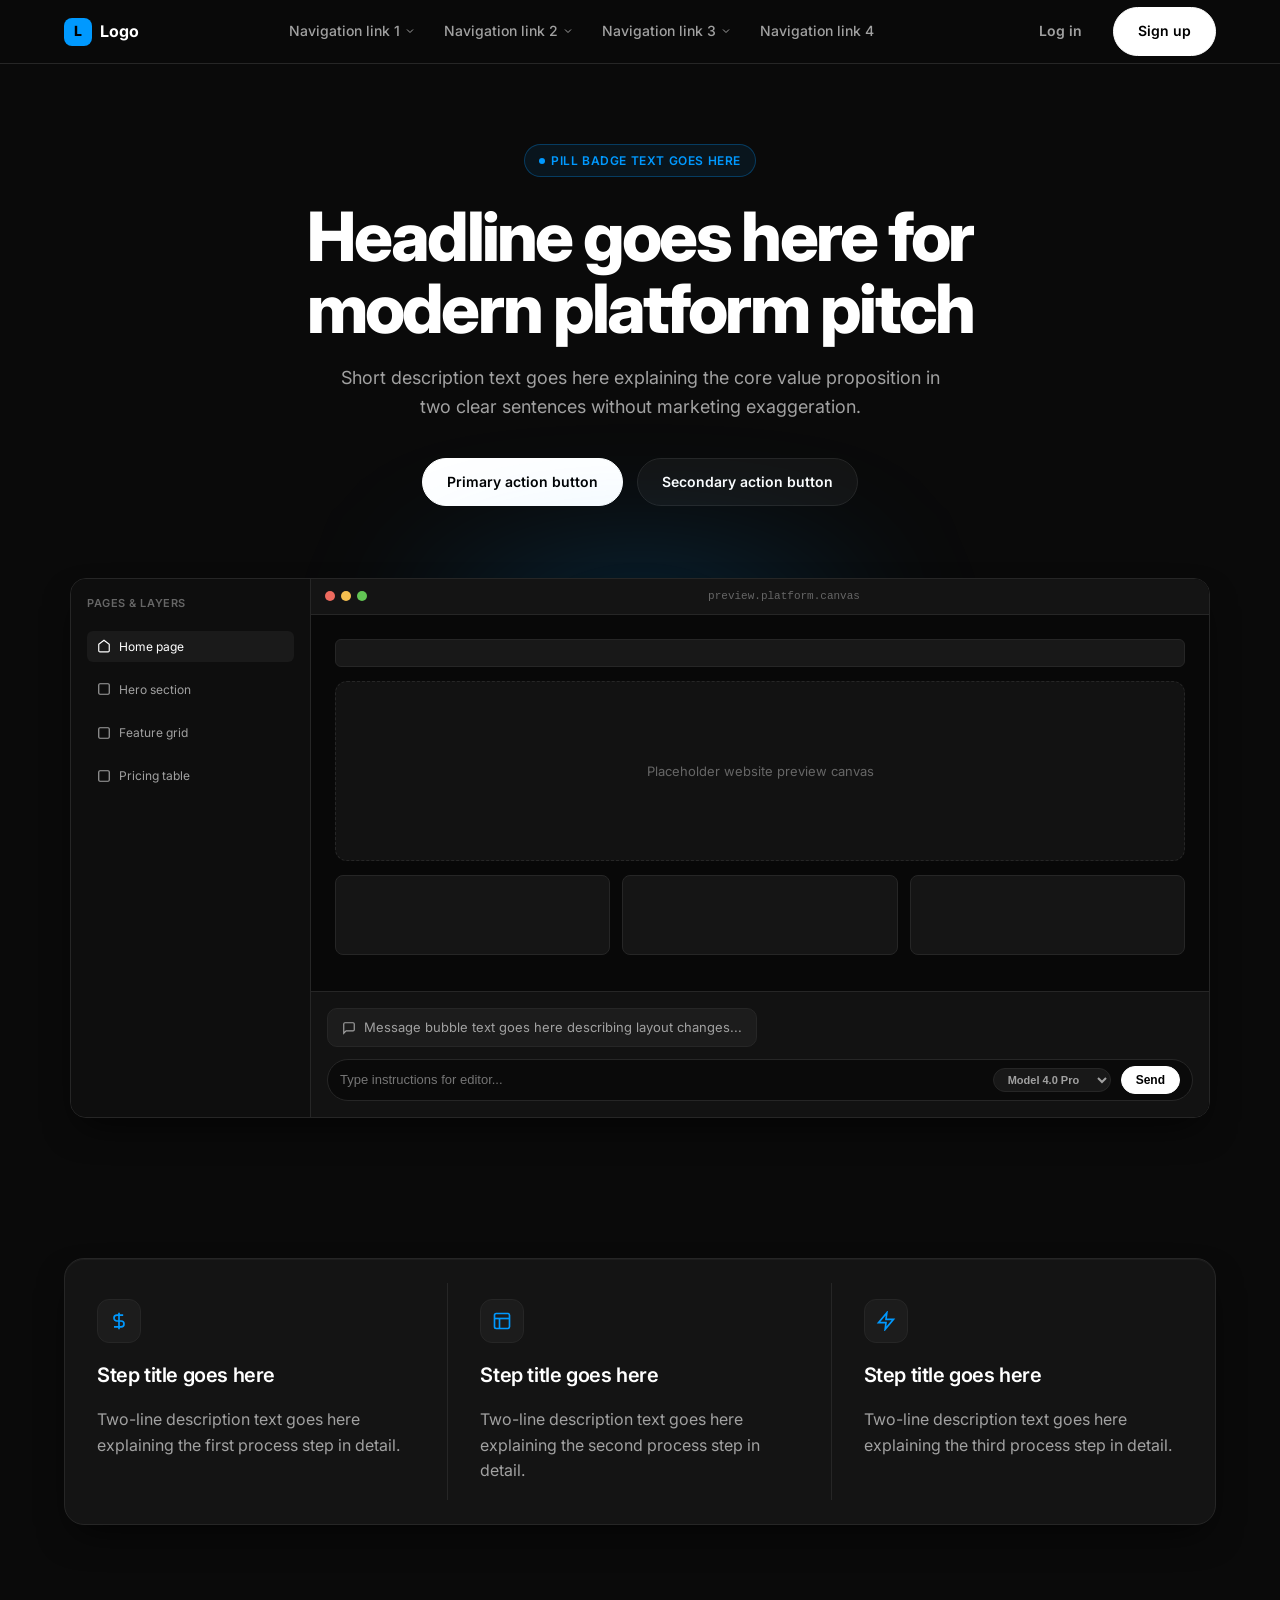
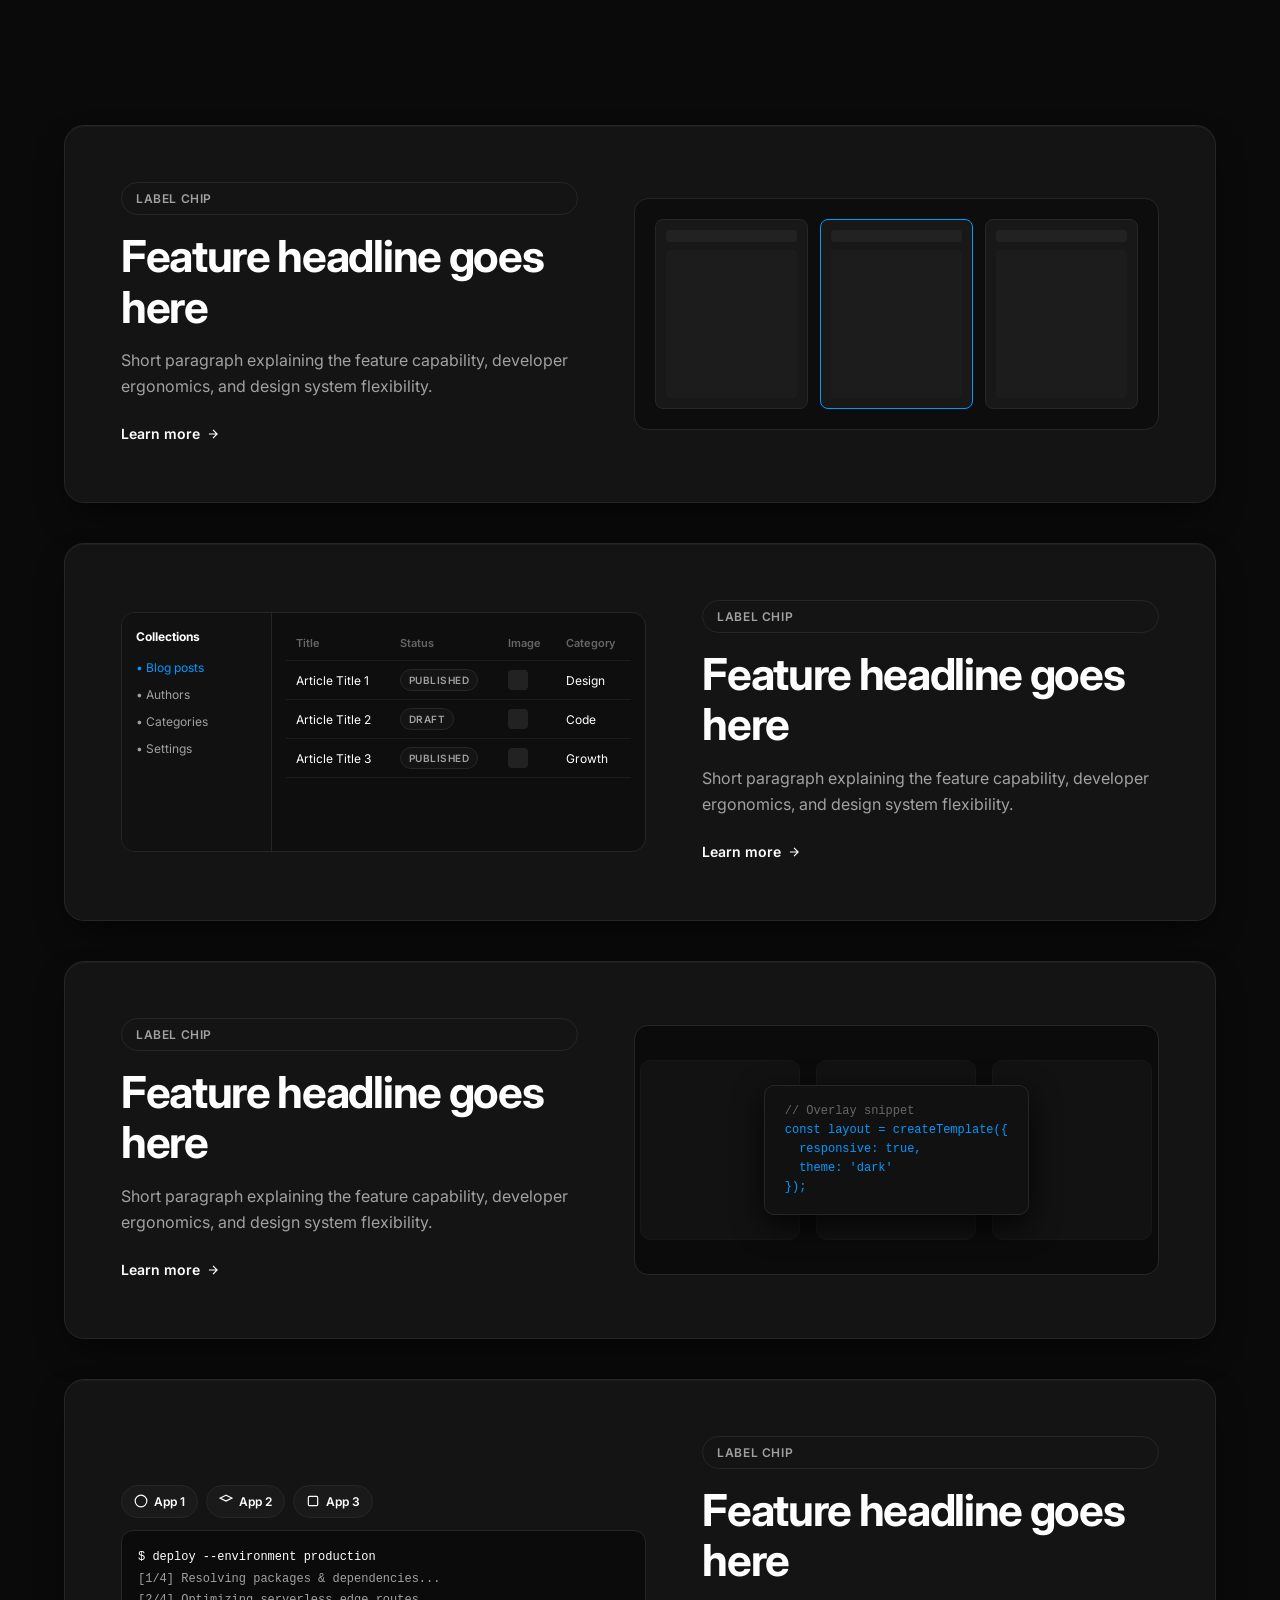
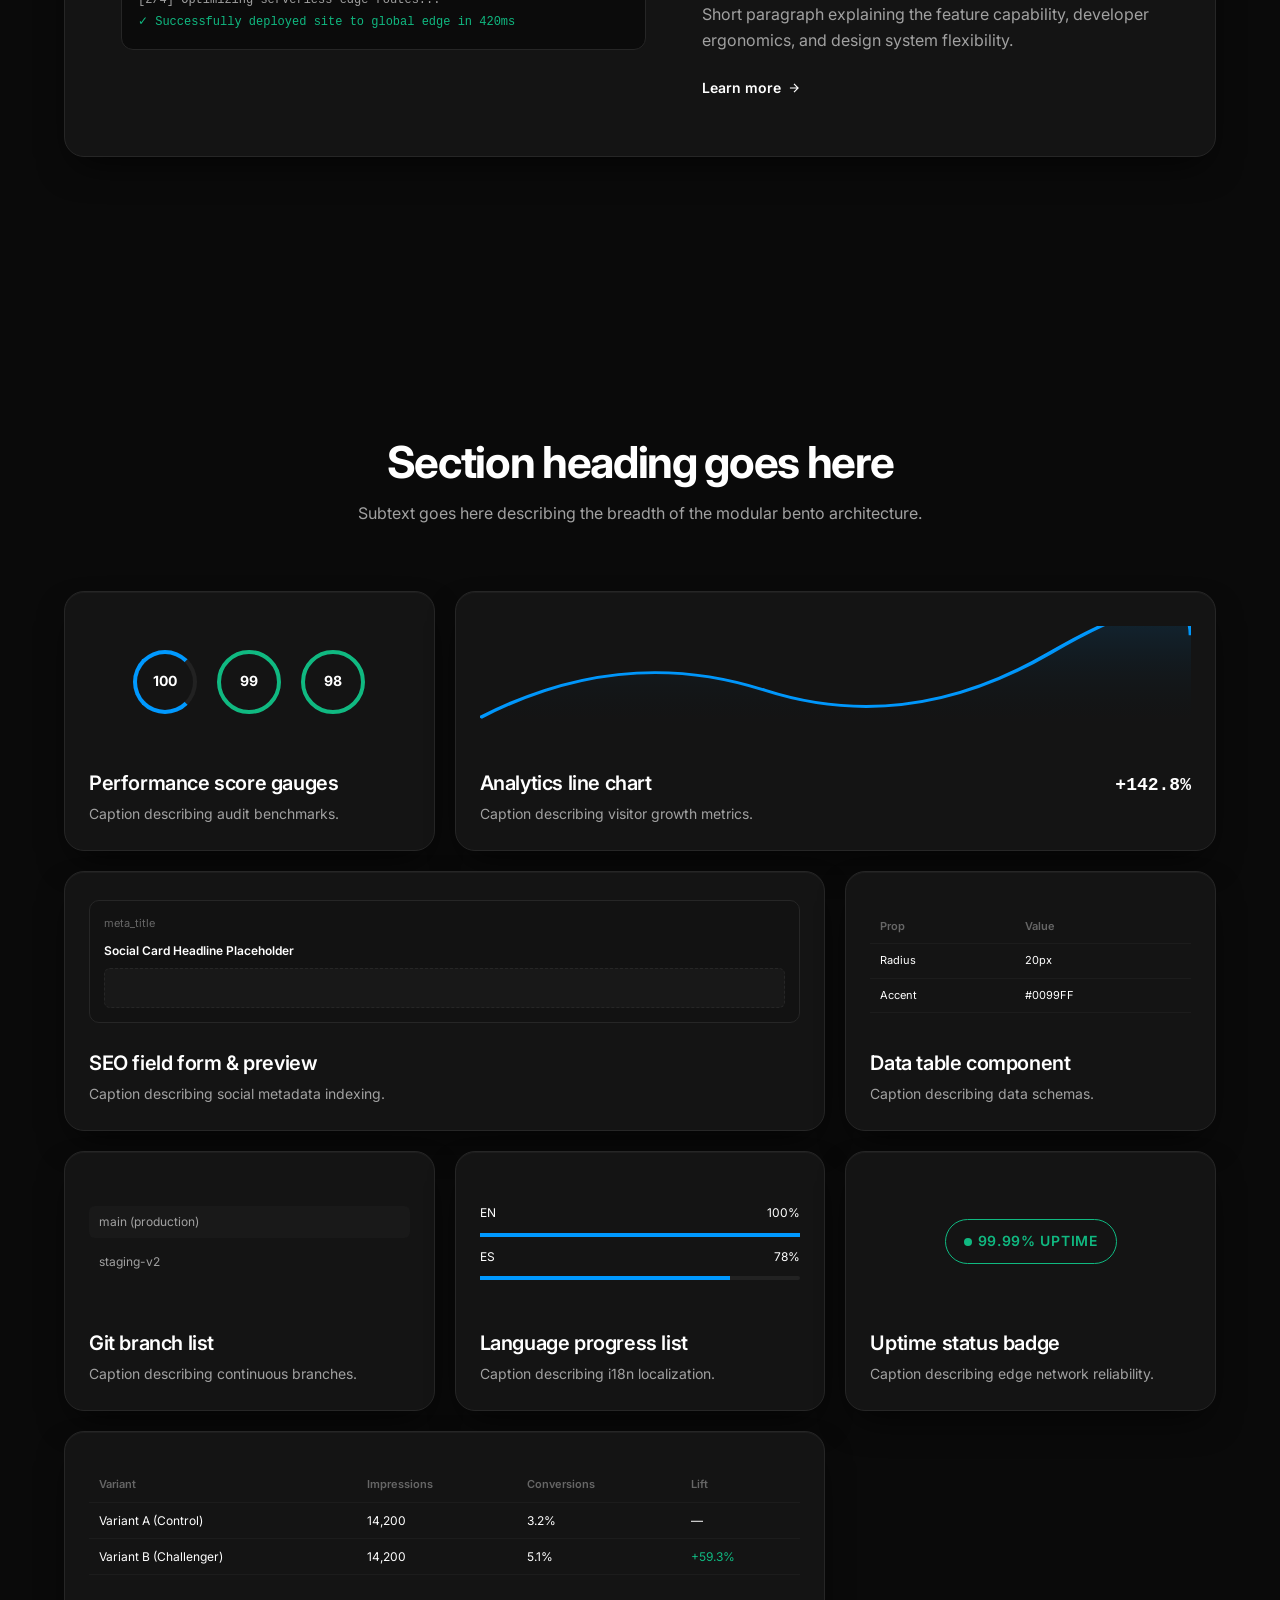
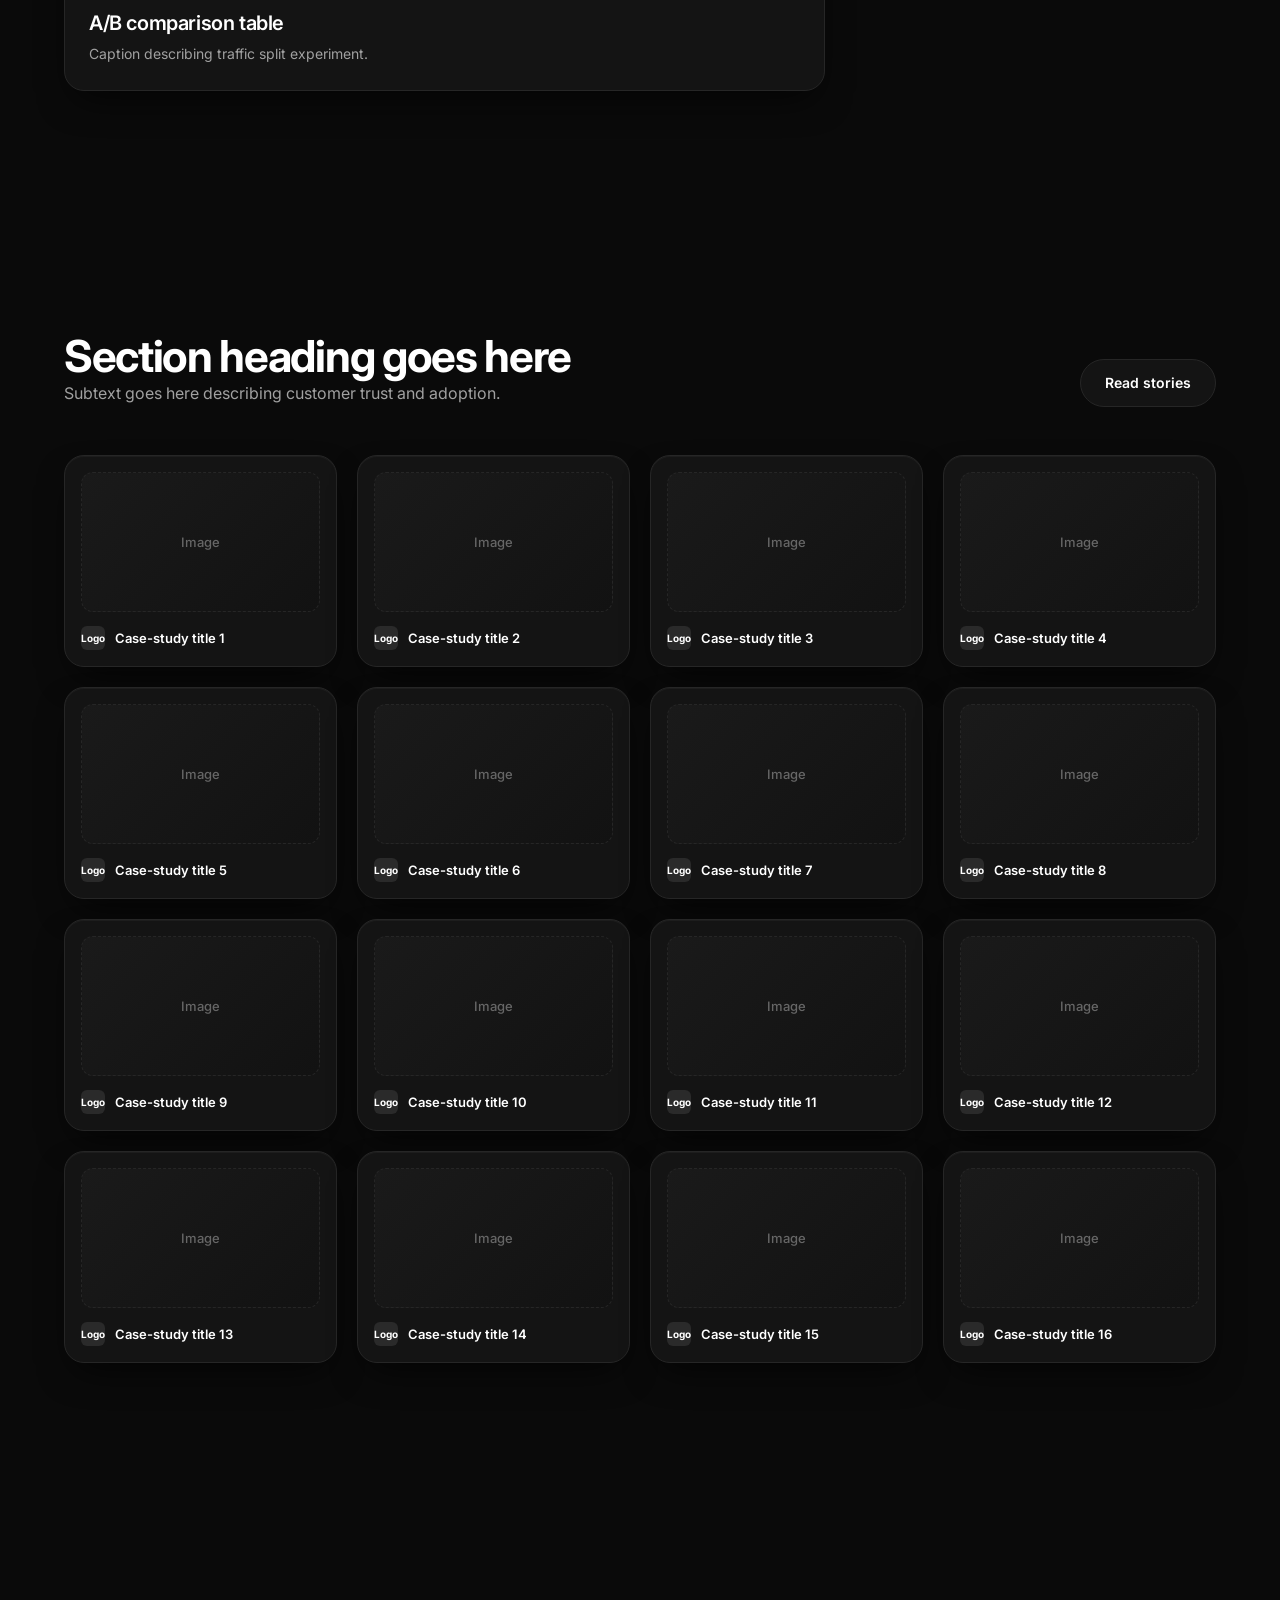
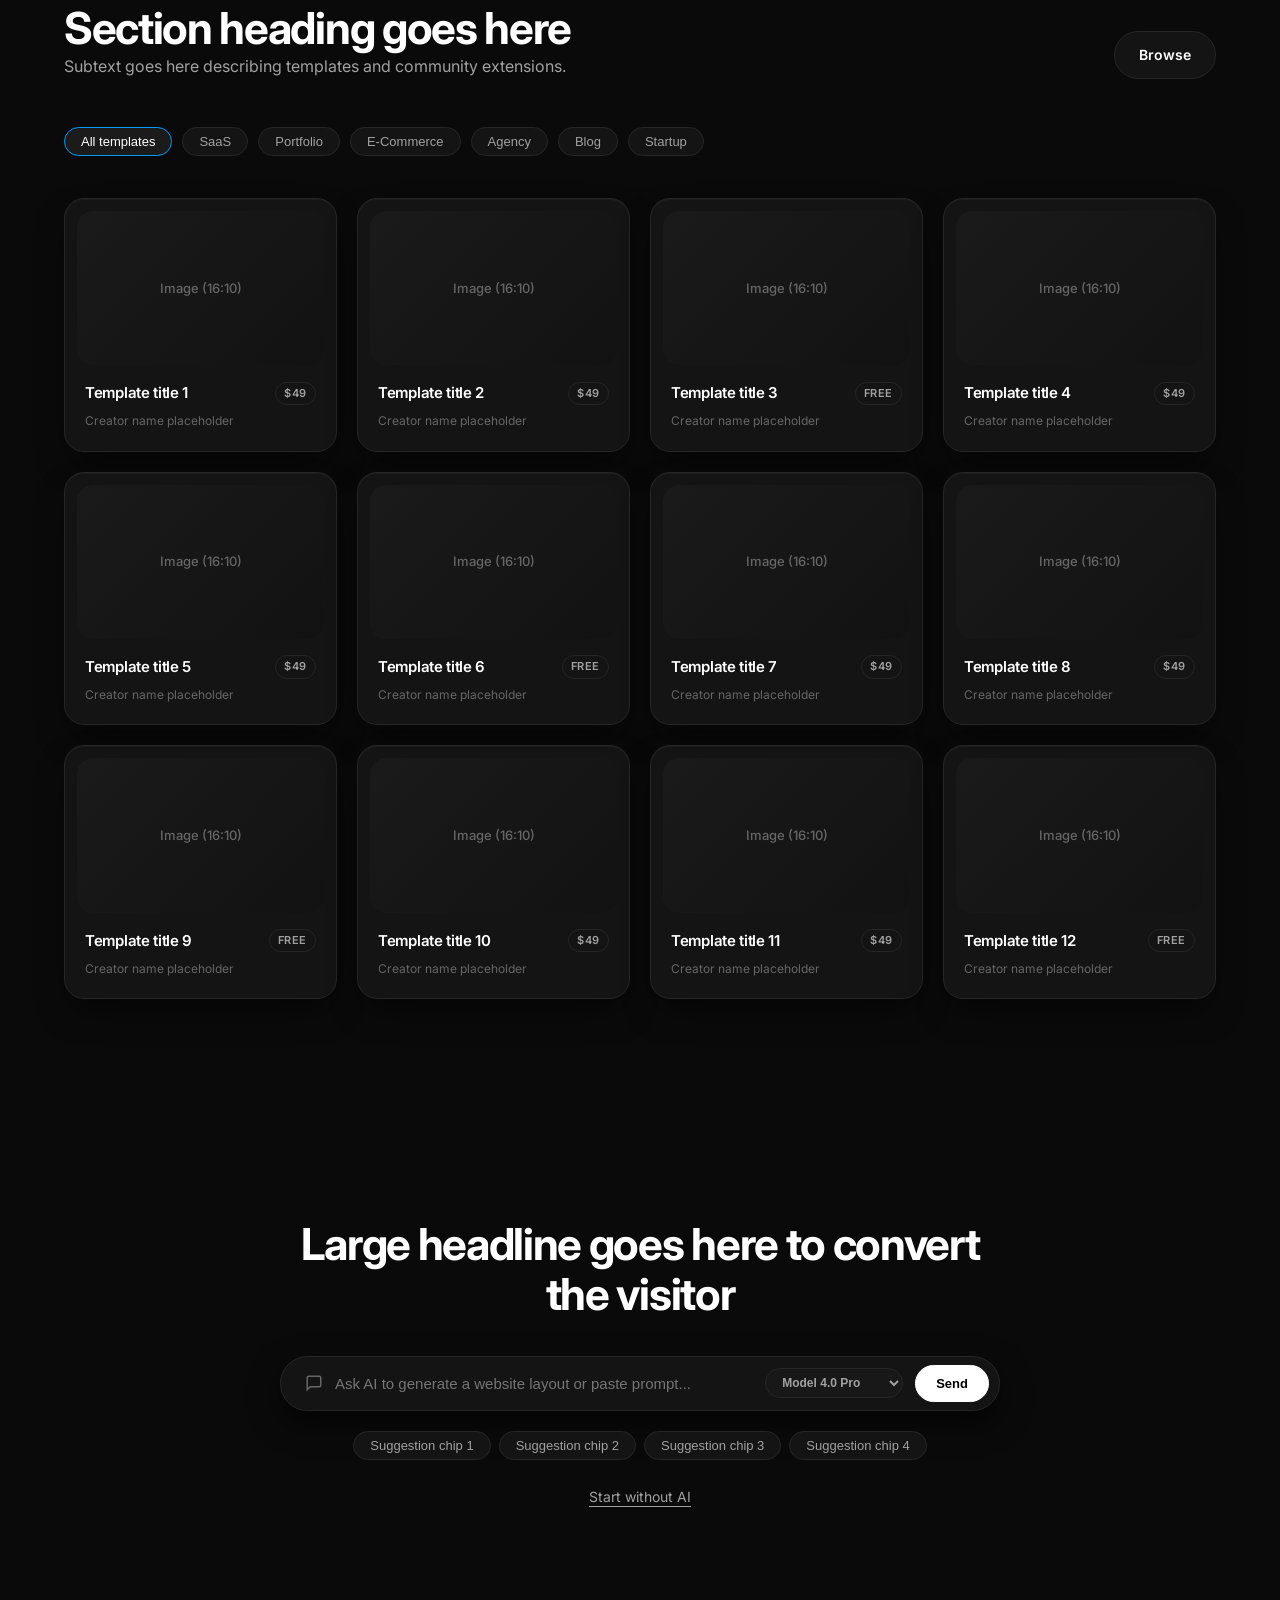
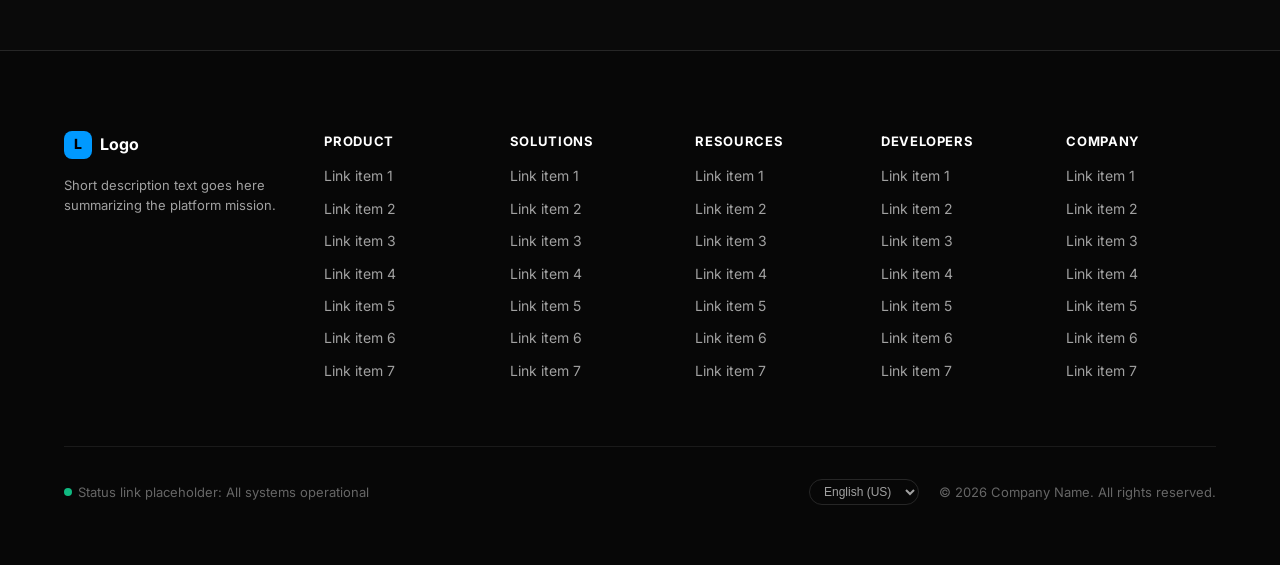
==== website-builder-template.html @ 6c80b94c "feat(templates): add modern pro-SaaS website builder layout template with 9-section responsive archi" ====
<!DOCTYPE html>
<html lang="en">
<head>
  <meta charset="UTF-8">
  <meta name="viewport" content="width=device-width, initial-scale=1.0">
  <title>Layout Template | Pro-SaaS Website Builder</title>
  
  <!-- Font: Inter with tight letter-spacing for headlines -->
  <link rel="preconnect" href="https://fonts.googleapis.com">
  <link rel="preconnect" href="https://fonts.gstatic.com" crossorigin>
  <link href="https://fonts.googleapis.com/css2?family=Inter:wght@400;500;600;700;800&display=swap" rel="stylesheet">

  <style>
    /* ==========================================================================
       GLOBAL CSS VARIABLES & RESET
       ========================================================================== */
    :root {
      /* Theme Colors */
      --bg-base: #0A0A0A;
      --bg-surface: #141414;
      --bg-surface-elevated: #1B1B1B;
      --bg-surface-hover: #222222;
      --border-color: #262626;
      --border-subtle: #1F1F1F;
      --border-focus: #404040;
      
      /* Typography Colors */
      --text-primary: #FFFFFF;
      --text-secondary: #A1A1A1;
      --text-muted: #666666;

      /* Single Accent Variable */
      --accent: #0099FF;
      --accent-glow: rgba(0, 153, 255, 0.18);
      --accent-muted: rgba(0, 153, 255, 0.08);

      /* Typography */
      --font-family: 'Inter', system-ui, -apple-system, BlinkMacSystemFont, 'Segoe UI', Roboto, sans-serif;
      --line-height-tight: 1.05;
      --line-height-normal: 1.6;

      /* Sizing & Spacing */
      --max-width: 1200px;
      --section-pad-y: 120px;
      --section-pad-mobile: 64px;
      --header-height: 64px;

      /* Radius & Shadows */
      --radius-card: 20px;
      --radius-inner: 12px;
      --radius-pill: 9999px;
      --shadow-card: 0 16px 36px -12px rgba(0, 0, 0, 0.75), inset 0 1px 0 rgba(255, 255, 255, 0.04);
      --shadow-glow: 0 0 80px 20px var(--accent-glow);

      /* Animation Duration */
      --transition: 200ms cubic-bezier(0.16, 1, 0.3, 1);
    }

    *, *::before, *::after {
      box-sizing: border-box;
      margin: 0;
      padding: 0;
    }

    html {
      scroll-behavior: smooth;
      background-color: var(--bg-base);
      color: var(--text-primary);
      font-family: var(--font-family);
    }

    body {
      overflow-x: hidden;
      line-height: var(--line-height-normal);
      -webkit-font-smoothing: antialiased;
      -moz-osx-font-smoothing: grayscale;
    }

    /* Container Utility */
    .container {
      width: 100%;
      max-width: var(--max-width);
      margin-left: auto;
      margin-right: auto;
      padding-left: 24px;
      padding-right: 24px;
    }

    /* Typography Utilities */
    h1, .h1 {
      font-size: clamp(40px, 6vw, 68px);
      line-height: var(--line-height-tight);
      font-weight: 800;
      letter-spacing: -0.04em;
      color: var(--text-primary);
    }

    h2, .h2 {
      font-size: clamp(32px, 4vw, 44px);
      line-height: 1.15;
      font-weight: 700;
      letter-spacing: -0.03em;
      color: var(--text-primary);
    }

    h3, .h3 {
      font-size: 20px;
      font-weight: 600;
      letter-spacing: -0.02em;
      color: var(--text-primary);
    }

    p, .body-text {
      font-size: 16px;
      color: var(--text-secondary);
      line-height: 1.6;
    }

    a {
      color: inherit;
      text-decoration: none;
      transition: color var(--transition);
    }

    /* ==========================================================================
       REUSABLE COMPONENT STYLES
       ========================================================================== */

    /* Buttons (Pill shaped) */
    .btn {
      display: inline-flex;
      align-items: center;
      justify-content: center;
      gap: 8px;
      padding: 12px 24px;
      border-radius: var(--radius-pill);
      font-size: 14px;
      font-weight: 600;
      cursor: pointer;
      border: 1px solid transparent;
      transition: all var(--transition);
      white-space: nowrap;
    }

    .btn-primary {
      background-color: #FFFFFF;
      color: #000000;
      border-color: #FFFFFF;
    }
    .btn-primary:hover {
      background-color: #E5E5E5;
      transform: translateY(-1px);
    }

    .btn-secondary {
      background-color: var(--bg-surface);
      color: var(--text-primary);
      border-color: var(--border-color);
    }
    .btn-secondary:hover {
      background-color: var(--bg-surface-elevated);
      border-color: var(--border-focus);
      transform: translateY(-1px);
    }

    .btn-text {
      background: transparent;
      color: var(--text-secondary);
      padding: 8px 14px;
    }
    .btn-text:hover {
      color: var(--text-primary);
    }

    /* Chips & Badges */
    .badge {
      display: inline-flex;
      align-items: center;
      gap: 6px;
      padding: 6px 14px;
      border-radius: var(--radius-pill);
      font-size: 12px;
      font-weight: 600;
      background-color: var(--bg-surface);
      border: 1px solid var(--border-color);
      color: var(--text-secondary);
      text-transform: uppercase;
      letter-spacing: 0.05em;
    }

    .badge-accent {
      border-color: rgba(0, 153, 255, 0.3);
      color: var(--accent);
      background-color: var(--accent-muted);
    }

    .chip {
      display: inline-flex;
      align-items: center;
      gap: 6px;
      padding: 6px 16px;
      border-radius: var(--radius-pill);
      background: var(--bg-surface);
      border: 1px solid var(--border-color);
      color: var(--text-secondary);
      font-size: 13px;
      cursor: pointer;
      transition: all var(--transition);
    }
    .chip:hover, .chip.active {
      border-color: var(--accent);
      color: var(--text-primary);
      background: var(--bg-surface-elevated);
    }

    /* Base Card Component */
    .card {
      background-color: var(--bg-surface);
      border: 1px solid var(--border-color);
      border-radius: var(--radius-card);
      box-shadow: var(--shadow-card);
      overflow: hidden;
      transition: transform var(--transition), border-color var(--transition), box-shadow var(--transition);
    }

    .card-hover:hover {
      transform: translateY(-3px);
      border-color: var(--border-focus);
      box-shadow: 0 20px 40px -10px rgba(0, 0, 0, 0.9);
    }

    /* Mockup Window Chrome */
    .mockup-window {
      background-color: #0F0F0F;
      border: 1px solid var(--border-color);
      border-radius: 16px;
      overflow: hidden;
    }

    .mockup-header {
      height: 36px;
      background-color: #141414;
      border-bottom: 1px solid var(--border-color);
      display: flex;
      align-items: center;
      padding: 0 14px;
      gap: 6px;
    }

    .mockup-dot {
      width: 10px;
      height: 10px;
      border-radius: 50%;
      background: #2B2B2B;
    }

    .mockup-title {
      margin-left: auto;
      margin-right: auto;
      font-size: 11px;
      color: var(--text-muted);
      font-family: monospace;
    }

    /* Placeholder Image Box */
    .img-placeholder {
      background: linear-gradient(135deg, #1A1A1A 0%, #121212 100%);
      border: 1px dashed var(--border-color);
      display: flex;
      align-items: center;
      justify-content: center;
      color: var(--text-muted);
      font-size: 13px;
      font-weight: 500;
    }

    /* Section Spacing */
    section {
      padding-top: var(--section-pad-y);
      padding-bottom: var(--section-pad-y);
      position: relative;
    }

    /* ==========================================================================
       SECTION 1: NAVBAR
       ========================================================================== */
    .navbar {
      position: sticky;
      top: 0;
      z-index: 100;
      height: var(--header-height);
      background: rgba(10, 10, 10, 0.82);
      backdrop-filter: blur(14px);
      -webkit-backdrop-filter: blur(14px);
      border-bottom: 1px solid var(--border-color);
    }

    .navbar-container {
      display: flex;
      align-items: center;
      justify-content: space-between;
      height: 100%;
    }

    .nav-logo {
      display: flex;
      align-items: center;
      gap: 8px;
      font-weight: 700;
      font-size: 16px;
      color: var(--text-primary);
    }
    .logo-box {
      width: 28px;
      height: 28px;
      border-radius: 8px;
      background: var(--accent);
      display: flex;
      align-items: center;
      justify-content: center;
      color: #000;
      font-weight: 800;
      font-size: 14px;
    }

    .nav-menu {
      display: flex;
      align-items: center;
      gap: 28px;
      list-style: none;
    }

    .nav-link {
      display: flex;
      align-items: center;
      gap: 4px;
      font-size: 14px;
      color: var(--text-secondary);
      font-weight: 500;
    }
    .nav-link:hover {
      color: var(--text-primary);
    }

    .nav-actions {
      display: flex;
      align-items: center;
      gap: 16px;
    }

    .hamburger-btn {
      display: none;
      background: transparent;
      border: none;
      color: var(--text-primary);
      cursor: pointer;
      padding: 6px;
    }

    /* ==========================================================================
       SECTION 2: HERO
       ========================================================================== */
    .hero-section {
      padding-top: 80px;
      padding-bottom: 100px;
      text-align: center;
      overflow: hidden;
    }

    .hero-badge-wrap {
      margin-bottom: 24px;
    }

    .hero-title {
      max-width: 920px;
      margin: 0 auto 20px;
    }

    .hero-subtext {
      max-width: 620px;
      margin: 0 auto 36px;
      font-size: 18px;
    }

    .hero-actions {
      display: flex;
      align-items: center;
      justify-content: center;
      gap: 14px;
      margin-bottom: 72px;
    }

    /* Hero Mockup Wrapper with Soft Glow */
    .hero-mockup-wrapper {
      position: relative;
      max-width: 1140px;
      margin: 0 auto;
    }

    .hero-glow {
      position: absolute;
      top: 15%;
      left: 50%;
      transform: translate(-50%, -50%);
      width: 70%;
      height: 280px;
      background: radial-gradient(circle, var(--accent-glow) 0%, transparent 70%);
      pointer-events: none;
      filter: blur(50px);
      z-index: 0;
    }

    .hero-editor {
      position: relative;
      z-index: 1;
      display: grid;
      grid-template-columns: 240px 1fr;
      min-height: 540px;
      text-align: left;
    }

    /* Editor Panels */
    .editor-sidebar {
      background: #0E0E0E;
      border-right: 1px solid var(--border-color);
      padding: 16px;
      display: flex;
      flex-direction: column;
      gap: 12px;
    }

    .editor-panel-title {
      font-size: 11px;
      text-transform: uppercase;
      letter-spacing: 0.05em;
      color: var(--text-muted);
      margin-bottom: 6px;
      font-weight: 600;
    }

    .editor-tree-item {
      display: flex;
      align-items: center;
      gap: 8px;
      padding: 6px 10px;
      border-radius: 6px;
      font-size: 12px;
      color: var(--text-secondary);
      background: transparent;
    }
    .editor-tree-item.active {
      background: #1A1A1A;
      color: var(--text-primary);
    }

    .editor-canvas-area {
      display: flex;
      flex-direction: column;
      background: #080808;
    }

    .editor-canvas-preview {
      flex: 1;
      padding: 24px;
      display: flex;
      flex-direction: column;
      gap: 14px;
    }

    .canvas-wireframe-header {
      height: 28px;
      border-radius: 6px;
      background: #181818;
      border: 1px solid var(--border-color);
    }
    .canvas-wireframe-hero {
      height: 180px;
      border-radius: 12px;
      background: #121212;
      border: 1px dashed var(--border-color);
      display: flex;
      align-items: center;
      justify-content: center;
      color: var(--text-muted);
      font-size: 13px;
    }
    .canvas-wireframe-grid {
      display: grid;
      grid-template-columns: repeat(3, 1fr);
      gap: 12px;
      height: 80px;
    }
    .canvas-wireframe-card {
      border-radius: 8px;
      background: #151515;
      border: 1px solid var(--border-color);
    }

    /* AI Chat Panel inside Editor */
    .editor-chat-panel {
      border-top: 1px solid var(--border-color);
      background: #121212;
      padding: 16px;
    }

    .chat-bubble {
      display: inline-flex;
      align-items: center;
      gap: 8px;
      background: #1C1C1C;
      border: 1px solid var(--border-color);
      padding: 8px 14px;
      border-radius: 10px;
      font-size: 13px;
      color: var(--text-secondary);
      margin-bottom: 12px;
    }

    .chat-input-bar {
      display: flex;
      align-items: center;
      gap: 10px;
      background: #0A0A0A;
      border: 1px solid var(--border-color);
      padding: 6px 12px;
      border-radius: var(--radius-pill);
    }
    .chat-input-bar input {
      flex: 1;
      background: transparent;
      border: none;
      outline: none;
      color: var(--text-primary);
      font-size: 13px;
    }
    .chat-model-select {
      background: #181818;
      border: 1px solid var(--border-color);
      color: var(--text-secondary);
      padding: 4px 10px;
      border-radius: var(--radius-pill);
      font-size: 11px;
      font-weight: 600;
    }

    /* ==========================================================================
       SECTION 3: THREE-COLUMN STEP STRIP
       ========================================================================== */
    .step-strip-section {
      padding-top: 40px;
      padding-bottom: 80px;
    }

    .step-strip-card {
      display: grid;
      grid-template-columns: repeat(3, 1fr);
      border: 1px solid var(--border-color);
      border-radius: var(--radius-card);
      background: var(--bg-surface);
    }

    .step-column {
      padding: 40px 32px;
      display: flex;
      flex-direction: column;
      gap: 16px;
      position: relative;
    }

    .step-column:not(:last-child)::after {
      content: '';
      position: absolute;
      right: 0;
      top: 24px;
      bottom: 24px;
      width: 1px;
      background-color: var(--border-color);
    }

    .step-icon-box {
      width: 44px;
      height: 44px;
      border-radius: var(--radius-inner);
      background: #1C1C1C;
      border: 1px solid var(--border-color);
      display: flex;
      align-items: center;
      justify-content: center;
      color: var(--accent);
    }

    /* ==========================================================================
       SECTION 4: FEATURE SHOWCASE (4 Alternating Large Cards)
       ========================================================================== */
    .showcase-card {
      margin-bottom: 40px;
      padding: 56px;
      display: grid;
      grid-template-columns: 1fr 1.15fr;
      gap: 56px;
      align-items: center;
    }

    .showcase-card.reverse {
      grid-template-columns: 1.15fr 1fr;
    }
    .showcase-card.reverse .showcase-text-col {
      order: 2;
    }
    .showcase-card.reverse .showcase-mockup-col {
      order: 1;
    }

    .showcase-text-col {
      display: flex;
      flex-direction: column;
      gap: 16px;
    }

    .learn-more-link {
      display: inline-flex;
      align-items: center;
      gap: 6px;
      font-size: 14px;
      font-weight: 600;
      color: var(--text-primary);
      margin-top: 8px;
    }
    .learn-more-link:hover {
      color: var(--accent);
    }

    /* Card 1 Mockup: Canvas with side-by-side Layout Thumbnails */
    .thumb-strip-mockup {
      display: flex;
      gap: 12px;
      padding: 20px;
      background: #0D0D0D;
      border-radius: 14px;
      border: 1px solid var(--border-color);
      overflow-x: auto;
    }
    .layout-thumbnail {
      flex: 1;
      min-width: 110px;
      height: 190px;
      border-radius: 8px;
      background: #181818;
      border: 1px solid var(--border-color);
      display: flex;
      flex-direction: column;
      padding: 10px;
      gap: 8px;
    }

    /* Card 2 Mockup: Data Table with Collections Sidebar */
    .cms-table-mockup {
      display: grid;
      grid-template-columns: 150px 1fr;
      border: 1px solid var(--border-color);
      border-radius: 14px;
      background: #0E0E0E;
      overflow: hidden;
      min-height: 240px;
    }
    .cms-sidebar {
      border-right: 1px solid var(--border-color);
      padding: 14px;
      background: #111111;
      display: flex;
      flex-direction: column;
      gap: 8px;
      font-size: 12px;
      color: var(--text-secondary);
    }
    .cms-table-wrap {
      padding: 14px;
      font-size: 12px;
      overflow-x: auto;
    }
    .data-table {
      width: 100%;
      border-collapse: collapse;
      text-align: left;
    }
    .data-table th, .data-table td {
      padding: 8px 10px;
      border-bottom: 1px solid #1C1C1C;
    }
    .data-table th {
      color: var(--text-muted);
      font-weight: 600;
      font-size: 11px;
    }

    /* Card 3 Mockup: Carousel/Wheel with Code Snippet Overlay */
    .carousel-code-mockup {
      position: relative;
      height: 250px;
      background: #0B0B0B;
      border-radius: 14px;
      border: 1px solid var(--border-color);
      display: flex;
      align-items: center;
      justify-content: center;
      overflow: hidden;
    }
    .carousel-item-stack {
      display: flex;
      gap: 16px;
      opacity: 0.45;
    }
    .carousel-image-card {
      width: 160px;
      height: 180px;
      background: #1C1C1C;
      border-radius: 10px;
      border: 1px solid var(--border-color);
    }
    .code-overlay-card {
      position: absolute;
      background: rgba(18, 18, 18, 0.94);
      border: 1px solid var(--border-color);
      border-radius: 10px;
      padding: 16px 20px;
      font-family: monospace;
      font-size: 12px;
      color: var(--accent);
      box-shadow: 0 10px 30px rgba(0,0,0,0.8);
      max-width: 80%;
    }

    /* Card 4 Mockup: Terminal with step logs & app chips */
    .terminal-mockup-wrapper {
      display: flex;
      flex-direction: column;
      gap: 12px;
    }
    .app-icon-chips-row {
      display: flex;
      gap: 8px;
    }
    .app-icon-chip {
      display: flex;
      align-items: center;
      gap: 6px;
      padding: 6px 12px;
      border-radius: var(--radius-pill);
      background: #1A1A1A;
      border: 1px solid var(--border-color);
      font-size: 12px;
      font-weight: 600;
    }
    .terminal-body {
      background: #0B0B0B;
      border: 1px solid var(--border-color);
      border-radius: 12px;
      padding: 16px;
      font-family: monospace;
      font-size: 12px;
      line-height: 1.8;
      color: var(--text-secondary);
    }

    /* ==========================================================================
       SECTION 5: "FULL PLATFORM" BENTO GRID
       ========================================================================== */
    .section-header {
      text-align: center;
      max-width: 680px;
      margin: 0 auto 64px;
      display: flex;
      flex-direction: column;
      gap: 14px;
    }

    .bento-grid {
      display: grid;
      grid-template-columns: repeat(3, 1fr);
      gap: 20px;
    }

    .bento-card {
      padding: 24px;
      display: flex;
      flex-direction: column;
      justify-content: space-between;
      min-height: 260px;
    }
    .bento-span-2 {
      grid-column: span 2;
    }
    .bento-preview-top {
      flex: 1;
      display: flex;
      align-items: center;
      justify-content: center;
      margin-bottom: 20px;
    }
    .bento-caption {
      display: flex;
      flex-direction: column;
      gap: 4px;
    }

    /* Mini UI Preview Components */
    .gauge-strip {
      display: flex;
      gap: 20px;
      align-items: center;
    }
    .gauge-circle {
      width: 64px;
      height: 64px;
      border-radius: 50%;
      border: 4px solid var(--accent);
      border-right-color: #222;
      display: flex;
      align-items: center;
      justify-content: center;
      font-weight: 700;
      font-size: 14px;
    }

    .seo-preview-box {
      width: 100%;
      background: #121212;
      border: 1px solid var(--border-color);
      border-radius: 10px;
      padding: 14px;
      display: flex;
      flex-direction: column;
      gap: 8px;
      font-size: 12px;
    }

    .chart-placeholder-svg {
      width: 100%;
      height: 110px;
    }

    /* ==========================================================================
       SECTION 6: CUSTOMERS SECTION
       ========================================================================== */
    .section-top-bar {
      display: flex;
      align-items: flex-end;
      justify-content: space-between;
      margin-bottom: 48px;
    }

    .customers-grid {
      display: grid;
      grid-template-columns: repeat(4, 1fr);
      gap: 20px;
    }

    .customer-card {
      padding: 16px;
      display: flex;
      flex-direction: column;
      gap: 14px;
    }

    .customer-card-image {
      height: 140px;
      border-radius: 12px;
    }

    .customer-card-meta {
      display: flex;
      align-items: center;
      gap: 10px;
    }

    .customer-logo-placeholder {
      width: 24px;
      height: 24px;
      border-radius: 6px;
      background: #2A2A2A;
      display: flex;
      align-items: center;
      justify-content: center;
      font-size: 10px;
      font-weight: 700;
    }

    /* ==========================================================================
       SECTION 7: MARKETPLACE SECTION
       ========================================================================== */
    .chips-filter-row {
      display: flex;
      gap: 10px;
      margin-bottom: 36px;
      overflow-x: auto;
      padding-bottom: 6px;
    }

    .marketplace-grid {
      display: grid;
      grid-template-columns: repeat(4, 1fr);
      gap: 20px;
    }

    .template-card {
      display: flex;
      flex-direction: column;
    }

    .template-thumb-wrapper {
      position: relative;
      aspect-ratio: 16 / 10;
      border-radius: 16px;
      overflow: hidden;
      margin: 12px 12px 0 12px;
    }

    .template-thumb-wrapper .img-placeholder {
      width: 100%;
      height: 100%;
      border-radius: 16px;
      border: none;
    }

    .template-overlay {
      position: absolute;
      inset: 0;
      background: rgba(0, 0, 0, 0.65);
      backdrop-filter: blur(4px);
      display: flex;
      align-items: center;
      justify-content: center;
      opacity: 0;
      transition: opacity var(--transition);
    }
    .template-card:hover .template-overlay {
      opacity: 1;
    }

    .template-info {
      padding: 16px 20px 20px;
      display: flex;
      flex-direction: column;
      gap: 6px;
    }

    .template-info-header {
      display: flex;
      align-items: center;
      justify-content: space-between;
    }

    /* ==========================================================================
       SECTION 8: FINAL CTA
       ========================================================================== */
    .final-cta-section {
      text-align: center;
      padding-top: 100px;
      padding-bottom: 140px;
    }

    .prompt-box-card {
      max-width: 720px;
      margin: 36px auto 20px;
      background: #141414;
      border: 1px solid var(--border-color);
      border-radius: var(--radius-pill);
      padding: 8px 10px 8px 24px;
      display: flex;
      align-items: center;
      gap: 12px;
      box-shadow: 0 12px 30px rgba(0,0,0,0.6);
      transition: border-color var(--transition);
    }
    .prompt-box-card:focus-within {
      border-color: var(--accent);
    }

    .prompt-box-card input {
      flex: 1;
      background: transparent;
      border: none;
      outline: none;
      color: var(--text-primary);
      font-size: 15px;
    }

    .suggestions-row {
      display: flex;
      align-items: center;
      justify-content: center;
      gap: 8px;
      flex-wrap: wrap;
      margin-bottom: 24px;
    }

    /* ==========================================================================
       SECTION 9: FOOTER
       ========================================================================== */
    .footer {
      border-top: 1px solid var(--border-color);
      padding-top: 80px;
      padding-bottom: 60px;
      background: #070707;
      font-size: 14px;
    }

    .footer-columns-grid {
      display: grid;
      grid-template-columns: 1.5fr repeat(5, 1fr);
      gap: 36px;
      margin-bottom: 64px;
    }

    .footer-brand-col {
      display: flex;
      flex-direction: column;
      gap: 16px;
    }

    .footer-col {
      display: flex;
      flex-direction: column;
      gap: 14px;
    }

    .footer-col-title {
      font-size: 13px;
      font-weight: 700;
      color: var(--text-primary);
      text-transform: uppercase;
      letter-spacing: 0.05em;
    }

    .footer-links-list {
      list-style: none;
      display: flex;
      flex-direction: column;
      gap: 10px;
      color: var(--text-secondary);
    }
    .footer-links-list a:hover {
      color: var(--text-primary);
    }

    .footer-bottom-bar {
      border-top: 1px solid #1A1A1A;
      padding-top: 32px;
      display: flex;
      align-items: center;
      justify-content: space-between;
      color: var(--text-muted);
      font-size: 13px;
    }

    .status-pill {
      display: inline-flex;
      align-items: center;
      gap: 6px;
    }
    .status-dot {
      width: 8px;
      height: 8px;
      border-radius: 50%;
      background: #10B981;
    }

    /* ==========================================================================
       RESPONSIVE BREAKPOINTS (1200 / 810 / 390)
       ========================================================================== */
    @media (max-width: 1200px) {
      .customers-grid, .marketplace-grid {
        grid-template-columns: repeat(3, 1fr);
      }
    }

    @media (max-width: 810px) {
      :root {
        --section-pad-y: var(--section-pad-mobile);
      }

      .nav-menu {
        display: none;
      }
      .hamburger-btn {
        display: block;
      }

      .hero-editor {
        grid-template-columns: 1fr;
      }
      .editor-sidebar {
        display: none;
      }

      .step-strip-card {
        grid-template-columns: 1fr;
      }
      .step-column:not(:last-child)::after {
        display: none;
      }
      .step-column:not(:last-child) {
        border-bottom: 1px solid var(--border-color);
      }

      .showcase-card, .showcase-card.reverse {
        grid-template-columns: 1fr;
        padding: 36px 24px;
        gap: 36px;
      }
      .showcase-card.reverse .showcase-text-col {
        order: 1;
      }
      .showcase-card.reverse .showcase-mockup-col {
        order: 2;
      }

      .bento-grid {
        grid-template-columns: 1fr;
      }
      .bento-span-2 {
        grid-column: span 1;
      }

      .customers-grid {
        display: flex;
        overflow-x: auto;
        padding-bottom: 16px;
        scroll-snap-type: x mandatory;
      }
      .customer-card {
        min-width: 260px;
        scroll-snap-align: start;
      }

      .marketplace-grid {
        grid-template-columns: repeat(2, 1fr);
      }

      .footer-columns-grid {
        grid-template-columns: repeat(2, 1fr);
      }
    }

    @media (max-width: 390px) {
      .hero-actions {
        flex-direction: column;
        width: 100%;
      }
      .hero-actions .btn {
        width: 100%;
      }

      .marketplace-grid {
        grid-template-columns: 1fr;
      }

      .footer-columns-grid {
        grid-template-columns: 1fr;
      }

      .footer-bottom-bar {
        flex-direction: column;
        gap: 16px;
        align-items: flex-start;
      }
    }
  </style>
</head>
<body>

  <!-- ==========================================================================
       JAVASCRIPT CONTENT CONFIGURATION (Swap text here without editing layout)
       ========================================================================== -->
  <script>
    const TEMPLATE_CONFIG = {
      brandName: "BrandLogo",
      navItems: [
        { label: "Product", hasDropdown: true },
        { label: "Solutions", hasDropdown: true },
        { label: "Resources", hasDropdown: true },
        { label: "Pricing", hasDropdown: false }
      ],
      hero: {
        badge: "New Feature / Version Announcement",
        title: "Headline goes here for main platform pitch",
        subtext: "Short description text goes here explaining the core value proposition in two clear sentences.",
        btnPrimary: "Primary action button",
        btnSecondary: "Secondary action button"
      },
      stepStrip: [
        { title: "Step title goes here", text: "Two-line description text goes here explaining the first process step in detail." },
        { title: "Step title goes here", text: "Two-line description text goes here explaining the second process step in detail." },
        { title: "Step title goes here", text: "Two-line description text goes here explaining the third process step in detail." }
      ],
      features: [
        { chip: "Category Chip", title: "Feature headline goes here", text: "Short paragraph explaining the feature capability, developer ergonomics, and design system flexibility.", link: "Learn more" },
        { chip: "Category Chip", title: "Feature headline goes here", text: "Short paragraph explaining the feature capability, developer ergonomics, and design system flexibility.", link: "Learn more" },
        { chip: "Category Chip", title: "Feature headline goes here", text: "Short paragraph explaining the feature capability, developer ergonomics, and design system flexibility.", link: "Learn more" },
        { chip: "Category Chip", title: "Feature headline goes here", text: "Short paragraph explaining the feature capability, developer ergonomics, and design system flexibility.", link: "Learn more" }
      ],
      finalCta: {
        title: "Large headline goes here to convert the visitor",
        promptPlaceholder: "Ask AI to generate layout, component, or entire site...",
        suggestions: ["Suggestion chip 1", "Suggestion chip 2", "Suggestion chip 3", "Suggestion chip 4"],
        textLink: "Start without AI"
      }
    };
  </script>

  <!-- ==========================================================================
       1. NAVBAR
       ========================================================================== -->
  <header class="navbar">
    <div class="container navbar-container">
      <!-- Left: Logo Placeholder -->
      <a href="#" class="nav-logo">
        <div class="logo-box">L</div>
        <span>Logo</span>
      </a>

      <!-- Center: 4 Nav links with dropdown indicators -->
      <ul class="nav-menu">
        <li>
          <a href="#" class="nav-link">
            <span>Navigation link 1</span>
            <svg width="12" height="12" viewBox="0 0 24 24" fill="none" stroke="currentColor" stroke-width="2"><path d="M6 9l6 6 6-6"/></svg>
          </a>
        </li>
        <li>
          <a href="#" class="nav-link">
            <span>Navigation link 2</span>
            <svg width="12" height="12" viewBox="0 0 24 24" fill="none" stroke="currentColor" stroke-width="2"><path d="M6 9l6 6 6-6"/></svg>
          </a>
        </li>
        <li>
          <a href="#" class="nav-link">
            <span>Navigation link 3</span>
            <svg width="12" height="12" viewBox="0 0 24 24" fill="none" stroke="currentColor" stroke-width="2"><path d="M6 9l6 6 6-6"/></svg>
          </a>
        </li>
        <li>
          <a href="#" class="nav-link">
            <span>Navigation link 4</span>
          </a>
        </li>
      </ul>

      <!-- Right: Log in link + Sign up pill -->
      <div class="nav-actions">
        <a href="#" class="btn btn-text">Log in</a>
        <a href="#" class="btn btn-primary">Sign up</a>
        <button class="hamburger-btn" aria-label="Toggle Navigation">
          <svg width="22" height="22" viewBox="0 0 24 24" fill="none" stroke="currentColor" stroke-width="2"><line x1="3" y1="12" x2="21" y2="12"></line><line x1="3" y1="6" x2="21" y2="6"></line><line x1="3" y1="18" x2="21" y2="18"></line></svg>
        </button>
      </div>
    </div>
  </header>

  <!-- ==========================================================================
       2. HERO SECTION
       ========================================================================== -->
  <section class="hero-section">
    <div class="container">
      <!-- Pill Badge -->
      <div class="hero-badge-wrap">
        <span class="badge badge-accent">
          <span style="display:inline-block; width:6px; height:6px; border-radius:50%; background:var(--accent);"></span>
          Pill badge text goes here
        </span>
      </div>

      <!-- H1 (2 Lines) -->
      <h1 class="hero-title">
        Headline goes here for<br>modern platform pitch
      </h1>

      <!-- Subtext (1-2 lines) -->
      <p class="hero-subtext">
        Short description text goes here explaining the core value proposition in two clear sentences without marketing exaggeration.
      </p>

      <!-- Two Action Buttons -->
      <div class="hero-actions">
        <a href="#" class="btn btn-primary">Primary action button</a>
        <a href="#" class="btn btn-secondary">Secondary action button</a>
      </div>

      <!-- Editor Window Mockup with 3 Panels & Glow -->
      <div class="hero-mockup-wrapper">
        <div class="hero-glow"></div>
        <div class="mockup-window card hero-editor">
          
          <!-- Panel 1: Left Sidebar (Layers/Pages List) -->
          <div class="editor-sidebar">
            <span class="editor-panel-title">Pages & Layers</span>
            <div class="editor-tree-item active">
              <svg width="14" height="14" viewBox="0 0 24 24" fill="none" stroke="currentColor" stroke-width="2"><path d="M3 9l9-7 9 7v11a2 2 0 0 1-2 2H5a2 2 0 0 1-2-2z"></path></svg>
              <span>Home page</span>
            </div>
            <div class="editor-tree-item">
              <svg width="14" height="14" viewBox="0 0 24 24" fill="none" stroke="currentColor" stroke-width="2"><rect x="3" y="3" width="18" height="18" rx="2" ry="2"></rect></svg>
              <span>Hero section</span>
            </div>
            <div class="editor-tree-item">
              <svg width="14" height="14" viewBox="0 0 24 24" fill="none" stroke="currentColor" stroke-width="2"><rect x="3" y="3" width="18" height="18" rx="2" ry="2"></rect></svg>
              <span>Feature grid</span>
            </div>
            <div class="editor-tree-item">
              <svg width="14" height="14" viewBox="0 0 24 24" fill="none" stroke="currentColor" stroke-width="2"><rect x="3" y="3" width="18" height="18" rx="2" ry="2"></rect></svg>
              <span>Pricing table</span>
            </div>
          </div>

          <!-- Panel 2: Center Canvas (Placeholder Website Preview) -->
          <div class="editor-canvas-area">
            <div class="mockup-header">
              <span class="mockup-dot" style="background:#ED6A5E"></span>
              <span class="mockup-dot" style="background:#F5BF4F"></span>
              <span class="mockup-dot" style="background:#62C554"></span>
              <span class="mockup-title">preview.platform.canvas</span>
            </div>

            <div class="editor-canvas-preview">
              <div class="canvas-wireframe-header"></div>
              <div class="canvas-wireframe-hero">
                <span>Placeholder website preview canvas</span>
              </div>
              <div class="canvas-wireframe-grid">
                <div class="canvas-wireframe-card"></div>
                <div class="canvas-wireframe-card"></div>
                <div class="canvas-wireframe-card"></div>
              </div>
            </div>

            <!-- Panel 3: Bottom AI Chat Panel -->
            <div class="editor-chat-panel">
              <div class="chat-bubble">
                <svg width="14" height="14" viewBox="0 0 24 24" fill="none" stroke="currentColor" stroke-width="2"><path d="M21 15a2 2 0 0 1-2 2H7l-4 4V5a2 2 0 0 1 2-2h14a2 2 0 0 1 2 2z"></path></svg>
                <span>Message bubble text goes here describing layout changes...</span>
              </div>

              <div class="chat-input-bar">
                <input type="text" placeholder="Type instructions for editor...">
                <select class="chat-model-select">
                  <option>Model 4.0 Pro</option>
                  <option>Model 3.5 Fast</option>
                </select>
                <button class="btn btn-primary" style="padding: 6px 14px; font-size:12px;">Send</button>
              </div>
            </div>
          </div>

        </div>
      </div>
    </div>
  </section>

  <!-- ==========================================================================
       3. THREE-COLUMN STEP STRIP
       ========================================================================== -->
  <section class="step-strip-section">
    <div class="container">
      <div class="step-strip-card card">
        
        <!-- Step 1 -->
        <div class="step-column">
          <div class="step-icon-box">
            <svg width="20" height="20" viewBox="0 0 24 24" fill="none" stroke="currentColor" stroke-width="2"><path d="M12 2v20M17 5H9.5a3.5 3.5 0 0 0 0 7h5a3.5 3.5 0 0 1 0 7H6"/></svg>
          </div>
          <h3 class="h3">Step title goes here</h3>
          <p class="body-text">Two-line description text goes here explaining the first process step in detail.</p>
        </div>

        <!-- Step 2 -->
        <div class="step-column">
          <div class="step-icon-box">
            <svg width="20" height="20" viewBox="0 0 24 24" fill="none" stroke="currentColor" stroke-width="2"><rect x="3" y="3" width="18" height="18" rx="2" ry="2"></rect><line x1="3" y1="9" x2="21" y2="9"></line><line x1="9" y1="21" x2="9" y2="9"></line></svg>
          </div>
          <h3 class="h3">Step title goes here</h3>
          <p class="body-text">Two-line description text goes here explaining the second process step in detail.</p>
        </div>

        <!-- Step 3 -->
        <div class="step-column">
          <div class="step-icon-box">
            <svg width="20" height="20" viewBox="0 0 24 24" fill="none" stroke="currentColor" stroke-width="2"><polygon points="13 2 3 14 12 14 11 22 21 10 12 10 13 2"></polygon></svg>
          </div>
          <h3 class="h3">Step title goes here</h3>
          <p class="body-text">Two-line description text goes here explaining the third process step in detail.</p>
        </div>

      </div>
    </div>
  </section>

  <!-- ==========================================================================
       4. FEATURE SHOWCASE (4 Alternating Large Cards)
       ========================================================================== -->
  <section class="showcase-section">
    <div class="container">

      <!-- Card 1 (Text Left, Mockup Right: Canvas thumbnails) -->
      <article class="card showcase-card card-hover">
        <div class="showcase-text-col">
          <span class="badge">Label Chip</span>
          <h2 class="h2">Feature headline goes here</h2>
          <p class="body-text">Short paragraph explaining the feature capability, developer ergonomics, and design system flexibility.</p>
          <a href="#" class="learn-more-link">
            <span>Learn more</span>
            <svg width="14" height="14" viewBox="0 0 24 24" fill="none" stroke="currentColor" stroke-width="2"><path d="M5 12h14M12 5l7 7-7 7"/></svg>
          </a>
        </div>
        <div class="showcase-mockup-col">
          <div class="thumb-strip-mockup">
            <div class="layout-thumbnail">
              <div style="height:12px; background:#222; border-radius:4px;"></div>
              <div style="flex:1; background:#1C1C1C; border-radius:4px;"></div>
            </div>
            <div class="layout-thumbnail" style="border-color:var(--accent);">
              <div style="height:12px; background:#222; border-radius:4px;"></div>
              <div style="flex:1; background:#1C1C1C; border-radius:4px;"></div>
            </div>
            <div class="layout-thumbnail">
              <div style="height:12px; background:#222; border-radius:4px;"></div>
              <div style="flex:1; background:#1C1C1C; border-radius:4px;"></div>
            </div>
          </div>
        </div>
      </article>

      <!-- Card 2 (Text Right, Mockup Left: CMS Data Table) -->
      <article class="card showcase-card reverse card-hover">
        <div class="showcase-text-col">
          <span class="badge">Label Chip</span>
          <h2 class="h2">Feature headline goes here</h2>
          <p class="body-text">Short paragraph explaining the feature capability, developer ergonomics, and design system flexibility.</p>
          <a href="#" class="learn-more-link">
            <span>Learn more</span>
            <svg width="14" height="14" viewBox="0 0 24 24" fill="none" stroke="currentColor" stroke-width="2"><path d="M5 12h14M12 5l7 7-7 7"/></svg>
          </a>
        </div>
        <div class="showcase-mockup-col">
          <div class="cms-table-mockup">
            <div class="cms-sidebar">
              <span style="font-weight:700; color:var(--text-primary); margin-bottom:4px;">Collections</span>
              <span style="color:var(--accent);">• Blog posts</span>
              <span>• Authors</span>
              <span>• Categories</span>
              <span>• Settings</span>
            </div>
            <div class="cms-table-wrap">
              <table class="data-table">
                <thead>
                  <tr>
                    <th>Title</th>
                    <th>Status</th>
                    <th>Image</th>
                    <th>Category</th>
                  </tr>
                </thead>
                <tbody>
                  <tr>
                    <td>Article Title 1</td>
                    <td><span class="badge" style="padding:2px 8px; font-size:10px;">Published</span></td>
                    <td><div style="width:20px; height:20px; background:#222; border-radius:4px;"></div></td>
                    <td>Design</td>
                  </tr>
                  <tr>
                    <td>Article Title 2</td>
                    <td><span class="badge" style="padding:2px 8px; font-size:10px;">Draft</span></td>
                    <td><div style="width:20px; height:20px; background:#222; border-radius:4px;"></div></td>
                    <td>Code</td>
                  </tr>
                  <tr>
                    <td>Article Title 3</td>
                    <td><span class="badge" style="padding:2px 8px; font-size:10px;">Published</span></td>
                    <td><div style="width:20px; height:20px; background:#222; border-radius:4px;"></div></td>
                    <td>Growth</td>
                  </tr>
                </tbody>
              </table>
            </div>
          </div>
        </div>
      </article>

      <!-- Card 3 (Text Left, Mockup Right: Image Carousel with Code Overlay) -->
      <article class="card showcase-card card-hover">
        <div class="showcase-text-col">
          <span class="badge">Label Chip</span>
          <h2 class="h2">Feature headline goes here</h2>
          <p class="body-text">Short paragraph explaining the feature capability, developer ergonomics, and design system flexibility.</p>
          <a href="#" class="learn-more-link">
            <span>Learn more</span>
            <svg width="14" height="14" viewBox="0 0 24 24" fill="none" stroke="currentColor" stroke-width="2"><path d="M5 12h14M12 5l7 7-7 7"/></svg>
          </a>
        </div>
        <div class="showcase-mockup-col">
          <div class="carousel-code-mockup">
            <div class="carousel-item-stack">
              <div class="carousel-image-card"></div>
              <div class="carousel-image-card"></div>
              <div class="carousel-image-card"></div>
            </div>
            <div class="code-overlay-card">
              <code>
                <span style="color:#666;">// Overlay snippet</span><br>
                const layout = createTemplate({<br>
                &nbsp;&nbsp;responsive: true,<br>
                &nbsp;&nbsp;theme: 'dark'<br>
                });
              </code>
            </div>
          </div>
        </div>
      </article>

      <!-- Card 4 (Text Right, Mockup Left: Dark Terminal Window) -->
      <article class="card showcase-card reverse card-hover">
        <div class="showcase-text-col">
          <span class="badge">Label Chip</span>
          <h2 class="h2">Feature headline goes here</h2>
          <p class="body-text">Short paragraph explaining the feature capability, developer ergonomics, and design system flexibility.</p>
          <a href="#" class="learn-more-link">
            <span>Learn more</span>
            <svg width="14" height="14" viewBox="0 0 24 24" fill="none" stroke="currentColor" stroke-width="2"><path d="M5 12h14M12 5l7 7-7 7"/></svg>
          </a>
        </div>
        <div class="showcase-mockup-col">
          <div class="terminal-mockup-wrapper">
            <div class="app-icon-chips-row">
              <div class="app-icon-chip">
                <svg width="14" height="14" viewBox="0 0 24 24" fill="none" stroke="currentColor" stroke-width="2"><circle cx="12" cy="12" r="10"></circle></svg>
                <span>App 1</span>
              </div>
              <div class="app-icon-chip">
                <svg width="14" height="14" viewBox="0 0 24 24" fill="none" stroke="currentColor" stroke-width="2"><polygon points="12 2 2 7 12 12 22 7 12 2"></polygon></svg>
                <span>App 2</span>
              </div>
              <div class="app-icon-chip">
                <svg width="14" height="14" viewBox="0 0 24 24" fill="none" stroke="currentColor" stroke-width="2"><rect x="4" y="4" width="16" height="16" rx="2"></rect></svg>
                <span>App 3</span>
              </div>
            </div>
            <div class="terminal-body">
              <span style="color:var(--text-primary);">$ deploy --environment production</span><br>
              <span>[1/4] Resolving packages & dependencies...</span><br>
              <span>[2/4] Optimizing serverless edge routes...</span><br>
              <span style="color:#10B981;">✓ Successfully deployed site to global edge in 420ms</span>
            </div>
          </div>
        </div>
      </article>

    </div>
  </section>

  <!-- ==========================================================================
       5. "FULL PLATFORM" BENTO GRID (8 Varied Cards)
       ========================================================================== -->
  <section class="bento-section">
    <div class="container">
      <div class="section-header">
        <h2 class="h2">Section heading goes here</h2>
        <p class="body-text">Subtext goes here describing the breadth of the modular bento architecture.</p>
      </div>

      <div class="bento-grid">
        
        <!-- Bento 1: Performance score gauges (Span 1) -->
        <div class="card bento-card card-hover">
          <div class="bento-preview-top">
            <div class="gauge-strip">
              <div class="gauge-circle">100</div>
              <div class="gauge-circle" style="border-color:#10B981;">99</div>
              <div class="gauge-circle" style="border-color:#10B981;">98</div>
            </div>
          </div>
          <div class="bento-caption">
            <h3 class="h3">Performance score gauges</h3>
            <p class="body-text" style="font-size:14px;">Caption describing audit benchmarks.</p>
          </div>
        </div>

        <!-- Bento 2: Analytics Line Chart (Span 2) -->
        <div class="card bento-card bento-span-2 card-hover">
          <div class="bento-preview-top" style="width:100%;">
            <svg class="chart-placeholder-svg" viewBox="0 0 400 120" preserveAspectRatio="none">
              <path d="M0 100 Q 80 20, 160 70 T 320 30 T 400 10" fill="none" stroke="var(--accent)" stroke-width="3"/>
              <path d="M0 100 Q 80 20, 160 70 T 320 30 T 400 10 L 400 120 L 0 120 Z" fill="url(#chartGrad)" opacity="0.15"/>
              <defs>
                <linearGradient id="chartGrad" x1="0" y1="0" x2="0" y2="1">
                  <stop offset="0%" stop-color="var(--accent)"/>
                  <stop offset="100%" stop-color="transparent"/>
                </linearGradient>
              </defs>
            </svg>
          </div>
          <div class="bento-caption">
            <div style="display:flex; justify-content:space-between; align-items:baseline;">
              <h3 class="h3">Analytics line chart</h3>
              <span style="font-size:18px; font-weight:700; color:var(--text-primary); font-family:monospace;">+142.8%</span>
            </div>
            <p class="body-text" style="font-size:14px;">Caption describing visitor growth metrics.</p>
          </div>
        </div>

        <!-- Bento 3: SEO Field Form with Social Preview (Span 2) -->
        <div class="card bento-card bento-span-2 card-hover">
          <div class="bento-preview-top" style="width:100%;">
            <div class="seo-preview-box">
              <span style="color:var(--text-muted); font-size:11px;">meta_title</span>
              <div style="font-weight:600; color:var(--text-primary);">Social Card Headline Placeholder</div>
              <div style="height:40px; background:#181818; border-radius:6px; border:1px dashed var(--border-color);"></div>
            </div>
          </div>
          <div class="bento-caption">
            <h3 class="h3">SEO field form & preview</h3>
            <p class="body-text" style="font-size:14px;">Caption describing social metadata indexing.</p>
          </div>
        </div>

        <!-- Bento 4: Data Table (Span 1) -->
        <div class="card bento-card card-hover">
          <div class="bento-preview-top" style="width:100%;">
            <table class="data-table" style="font-size:11px;">
              <tr><th>Prop</th><th>Value</th></tr>
              <tr><td>Radius</td><td>20px</td></tr>
              <tr><td>Accent</td><td>#0099FF</td></tr>
            </table>
          </div>
          <div class="bento-caption">
            <h3 class="h3">Data table component</h3>
            <p class="body-text" style="font-size:14px;">Caption describing data schemas.</p>
          </div>
        </div>

        <!-- Bento 5: Branch list (Span 1) -->
        <div class="card bento-card card-hover">
          <div class="bento-preview-top" style="flex-direction:column; gap:8px; width:100%; align-items:flex-start;">
            <div class="editor-tree-item" style="width:100%; background:#191919;">main (production)</div>
            <div class="editor-tree-item" style="width:100%;">staging-v2</div>
          </div>
          <div class="bento-caption">
            <h3 class="h3">Git branch list</h3>
            <p class="body-text" style="font-size:14px;">Caption describing continuous branches.</p>
          </div>
        </div>

        <!-- Bento 6: Language progress list (Span 1) -->
        <div class="card bento-card card-hover">
          <div class="bento-preview-top" style="flex-direction:column; gap:10px; width:100%;">
            <div style="width:100%; font-size:12px; display:flex; justify-content:space-between;">
              <span>EN</span><span>100%</span>
            </div>
            <div style="width:100%; height:4px; background:#222; border-radius:2px;">
              <div style="width:100%; height:100%; background:var(--accent);"></div>
            </div>
            <div style="width:100%; font-size:12px; display:flex; justify-content:space-between;">
              <span>ES</span><span>78%</span>
            </div>
            <div style="width:100%; height:4px; background:#222; border-radius:2px;">
              <div style="width:78%; height:100%; background:var(--accent);"></div>
            </div>
          </div>
          <div class="bento-caption">
            <h3 class="h3">Language progress list</h3>
            <p class="body-text" style="font-size:14px;">Caption describing i18n localization.</p>
          </div>
        </div>

        <!-- Bento 7: Uptime Badge (Span 1) -->
        <div class="card bento-card card-hover">
          <div class="bento-preview-top">
            <div class="badge" style="padding:10px 18px; font-size:14px; border-color:#10B981; color:#10B981;">
              <span class="status-dot"></span>
              99.99% Uptime
            </div>
          </div>
          <div class="bento-caption">
            <h3 class="h3">Uptime status badge</h3>
            <p class="body-text" style="font-size:14px;">Caption describing edge network reliability.</p>
          </div>
        </div>

        <!-- Bento 8: A/B Comparison Table (Span 2) -->
        <div class="card bento-card bento-span-2 card-hover">
          <div class="bento-preview-top" style="width:100%;">
            <table class="data-table" style="font-size:12px;">
              <thead>
                <tr><th>Variant</th><th>Impressions</th><th>Conversions</th><th>Lift</th></tr>
              </thead>
              <tbody>
                <tr><td>Variant A (Control)</td><td>14,200</td><td>3.2%</td><td>—</td></tr>
                <tr><td>Variant B (Challenger)</td><td>14,200</td><td>5.1%</td><td style="color:#10B981;">+59.3%</td></tr>
              </tbody>
            </table>
          </div>
          <div class="bento-caption">
            <h3 class="h3">A/B comparison table</h3>
            <p class="body-text" style="font-size:14px;">Caption describing traffic split experiment.</p>
          </div>
        </div>

      </div>
    </div>
  </section>

  <!-- ==========================================================================
       6. CUSTOMERS SECTION (Grid of 16 Cards)
       ========================================================================== -->
  <section class="customers-section">
    <div class="container">
      <div class="section-top-bar">
        <div>
          <h2 class="h2">Section heading goes here</h2>
          <p class="body-text">Subtext goes here describing customer trust and adoption.</p>
        </div>
        <a href="#" class="btn btn-secondary">Read stories</a>
      </div>

      <div class="customers-grid">
        <!-- Generates 16 Case Study Cards -->
        <!-- Card 1 to 16 -->
        <script>
          for (let i = 1; i <= 16; i++) {
            document.write(`
              <div class="card customer-card card-hover">
                <div class="img-placeholder customer-card-image">Image</div>
                <div class="customer-card-meta">
                  <div class="customer-logo-placeholder">Logo</div>
                  <h4 style="font-size:13px; font-weight:600; color:var(--text-primary); truncate;">Case-study title ${i}</h4>
                </div>
              </div>
            `);
          }
        </script>
      </div>
    </div>
  </section>

  <!-- ==========================================================================
       7. MARKETPLACE SECTION (12 Template Cards)
       ========================================================================== -->
  <section class="marketplace-section">
    <div class="container">
      <div class="section-top-bar">
        <div>
          <h2 class="h2">Section heading goes here</h2>
          <p class="body-text">Subtext goes here describing templates and community extensions.</p>
        </div>
        <a href="#" class="btn btn-secondary">Browse</a>
      </div>

      <!-- Horizontal row of category chips -->
      <div class="chips-filter-row">
        <button class="chip active">All templates</button>
        <button class="chip">SaaS</button>
        <button class="chip">Portfolio</button>
        <button class="chip">E-Commerce</button>
        <button class="chip">Agency</button>
        <button class="chip">Blog</button>
        <button class="chip">Startup</button>
      </div>

      <div class="marketplace-grid">
        <!-- 12 Template Cards (16:10 Image + Title + Creator + Price) -->
        <script>
          for (let i = 1; i <= 12; i++) {
            const price = i % 3 === 0 ? "Free" : "$49";
            document.write(`
              <div class="card template-card card-hover">
                <div class="template-thumb-wrapper">
                  <div class="img-placeholder">Image (16:10)</div>
                  <div class="template-overlay">
                    <span class="btn btn-primary" style="padding:8px 18px; font-size:12px;">Live preview</span>
                  </div>
                </div>
                <div class="template-info">
                  <div class="template-info-header">
                    <h3 style="font-size:15px; font-weight:600;">Template title ${i}</h3>
                    <span class="badge" style="font-size:11px; padding:2px 8px;">${price}</span>
                  </div>
                  <span style="font-size:12px; color:var(--text-muted);">Creator name placeholder</span>
                </div>
              </div>
            `);
          }
        </script>
      </div>
    </div>
  </section>

  <!-- ==========================================================================
       8. FINAL CTA
       ========================================================================== -->
  <section class="final-cta-section">
    <div class="container">
      <h2 class="h2" style="max-width:700px; margin:0 auto;">
        Large headline goes here to convert the visitor
      </h2>

      <!-- Rounded Prompt-Input Box -->
      <div class="prompt-box-card">
        <svg width="18" height="18" viewBox="0 0 24 24" fill="none" stroke="currentColor" stroke-width="2" style="color:var(--text-muted);"><path d="M21 15a2 2 0 0 1-2 2H7l-4 4V5a2 2 0 0 1 2-2h14a2 2 0 0 1 2 2z"></path></svg>
        <input type="text" placeholder="Ask AI to generate a website layout or paste prompt...">
        <select class="chat-model-select" style="font-size:12px; padding:6px 12px;">
          <option>Model 4.0 Pro</option>
          <option>Model 3.5 Turbo</option>
        </select>
        <button class="btn btn-primary" style="padding:10px 20px; font-size:13px;">Send</button>
      </div>

      <!-- Row of 4 suggestion chips -->
      <div class="suggestions-row">
        <button class="chip">Suggestion chip 1</button>
        <button class="chip">Suggestion chip 2</button>
        <button class="chip">Suggestion chip 3</button>
        <button class="chip">Suggestion chip 4</button>
      </div>

      <!-- Text Link -->
      <div>
        <a href="#" class="btn-text" style="font-size:14px; text-decoration:underline; text-underline-offset:4px;">Start without AI</a>
      </div>
    </div>
  </section>

  <!-- ==========================================================================
       9. FOOTER
       ========================================================================== -->
  <footer class="footer">
    <div class="container">
      <div class="footer-columns-grid">
        <!-- Logo & Bio Column -->
        <div class="footer-brand-col">
          <a href="#" class="nav-logo">
            <div class="logo-box">L</div>
            <span>Logo</span>
          </a>
          <p class="body-text" style="font-size:13px; max-width:240px;">
            Short description text goes here summarizing the platform mission.
          </p>
        </div>

        <!-- 5 Link Columns (6-8 Links each) -->
        <div class="footer-col">
          <span class="footer-col-title">Product</span>
          <ul class="footer-links-list">
            <li><a href="#">Link item 1</a></li>
            <li><a href="#">Link item 2</a></li>
            <li><a href="#">Link item 3</a></li>
            <li><a href="#">Link item 4</a></li>
            <li><a href="#">Link item 5</a></li>
            <li><a href="#">Link item 6</a></li>
            <li><a href="#">Link item 7</a></li>
          </ul>
        </div>

        <div class="footer-col">
          <span class="footer-col-title">Solutions</span>
          <ul class="footer-links-list">
            <li><a href="#">Link item 1</a></li>
            <li><a href="#">Link item 2</a></li>
            <li><a href="#">Link item 3</a></li>
            <li><a href="#">Link item 4</a></li>
            <li><a href="#">Link item 5</a></li>
            <li><a href="#">Link item 6</a></li>
            <li><a href="#">Link item 7</a></li>
          </ul>
        </div>

        <div class="footer-col">
          <span class="footer-col-title">Resources</span>
          <ul class="footer-links-list">
            <li><a href="#">Link item 1</a></li>
            <li><a href="#">Link item 2</a></li>
            <li><a href="#">Link item 3</a></li>
            <li><a href="#">Link item 4</a></li>
            <li><a href="#">Link item 5</a></li>
            <li><a href="#">Link item 6</a></li>
            <li><a href="#">Link item 7</a></li>
          </ul>
        </div>

        <div class="footer-col">
          <span class="footer-col-title">Developers</span>
          <ul class="footer-links-list">
            <li><a href="#">Link item 1</a></li>
            <li><a href="#">Link item 2</a></li>
            <li><a href="#">Link item 3</a></li>
            <li><a href="#">Link item 4</a></li>
            <li><a href="#">Link item 5</a></li>
            <li><a href="#">Link item 6</a></li>
            <li><a href="#">Link item 7</a></li>
          </ul>
        </div>

        <div class="footer-col">
          <span class="footer-col-title">Company</span>
          <ul class="footer-links-list">
            <li><a href="#">Link item 1</a></li>
            <li><a href="#">Link item 2</a></li>
            <li><a href="#">Link item 3</a></li>
            <li><a href="#">Link item 4</a></li>
            <li><a href="#">Link item 5</a></li>
            <li><a href="#">Link item 6</a></li>
            <li><a href="#">Link item 7</a></li>
          </ul>
        </div>
      </div>

      <!-- Footer Bottom Row -->
      <div class="footer-bottom-bar">
        <div class="status-pill">
          <span class="status-dot"></span>
          <span>Status link placeholder: All systems operational</span>
        </div>

        <div style="display:flex; align-items:center; gap:20px;">
          <select style="background:transparent; border:1px solid var(--border-color); color:var(--text-secondary); border-radius:var(--radius-pill); padding:4px 10px; font-size:12px;">
            <option>English (US)</option>
            <option>Spanish</option>
            <option>German</option>
          </select>
          <span>&copy; 2026 Company Name. All rights reserved.</span>
        </div>
      </div>
    </div>
  </footer>

</body>
</html>
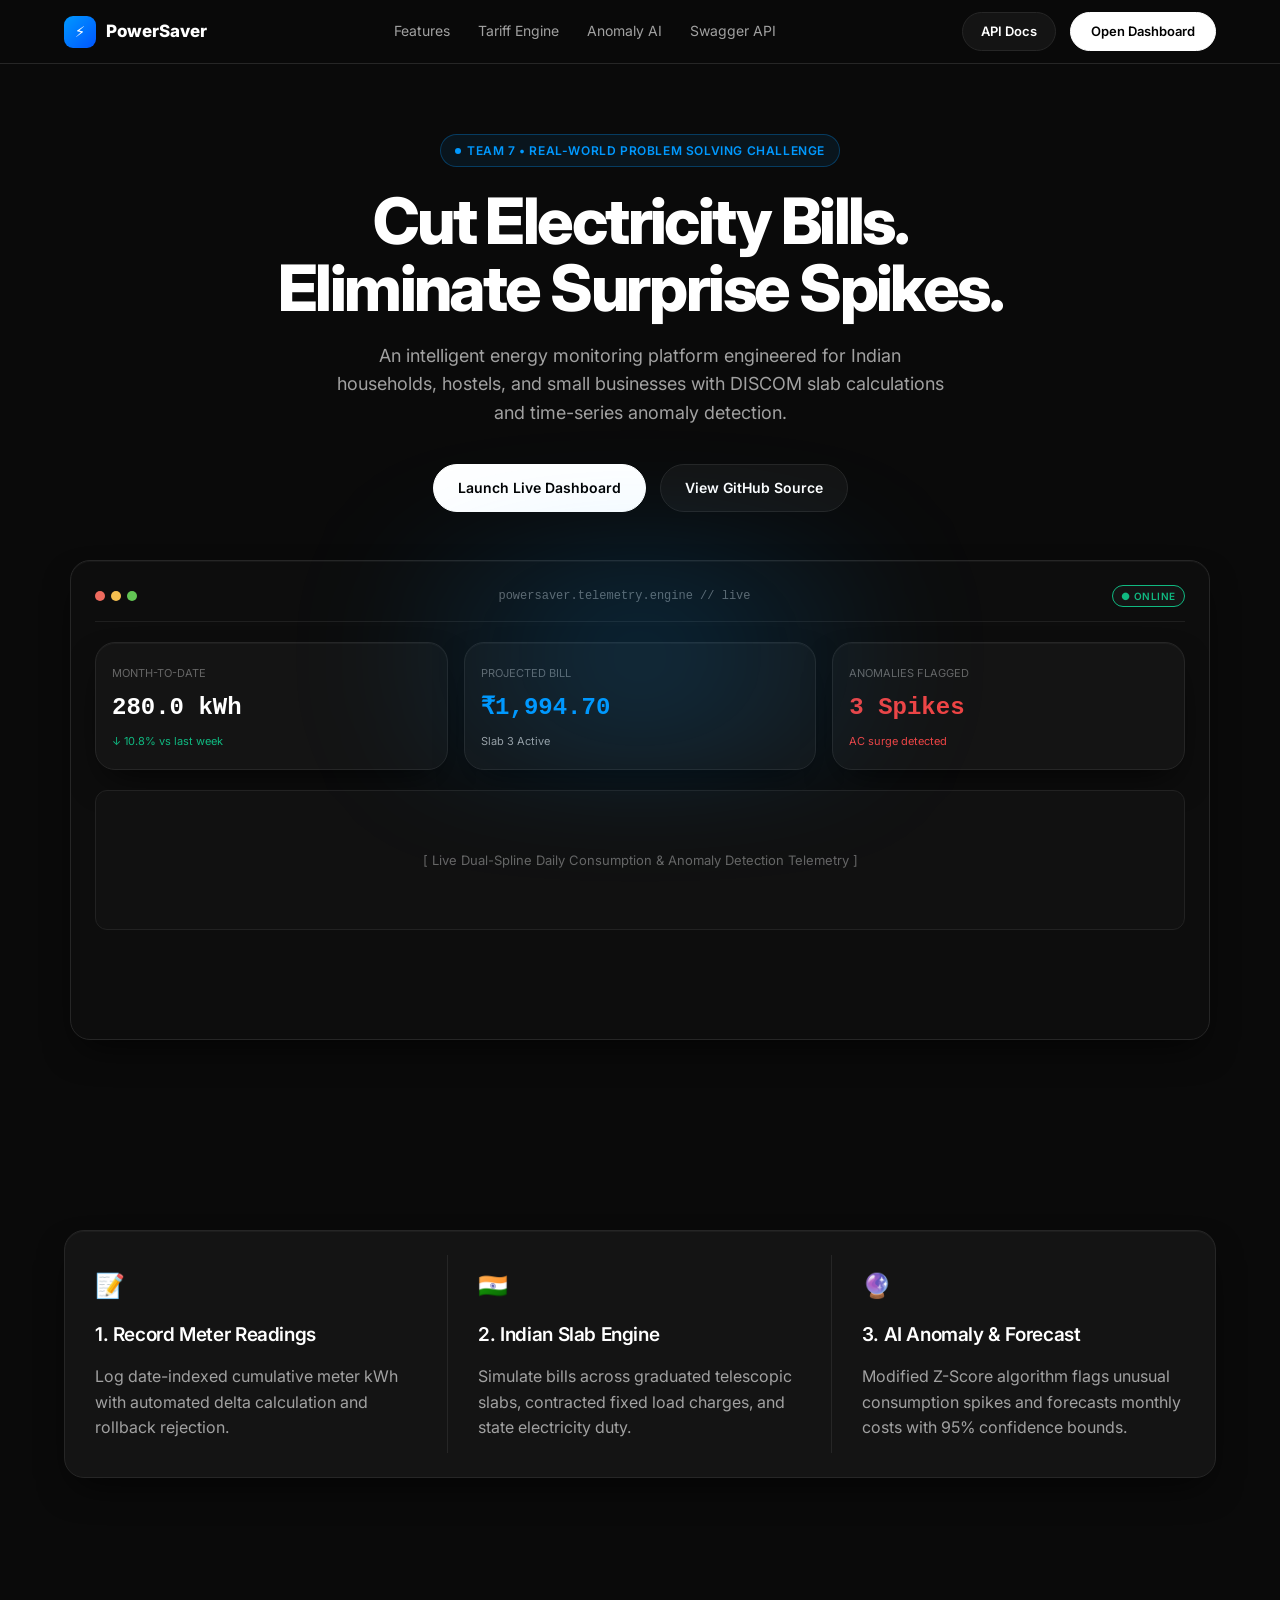
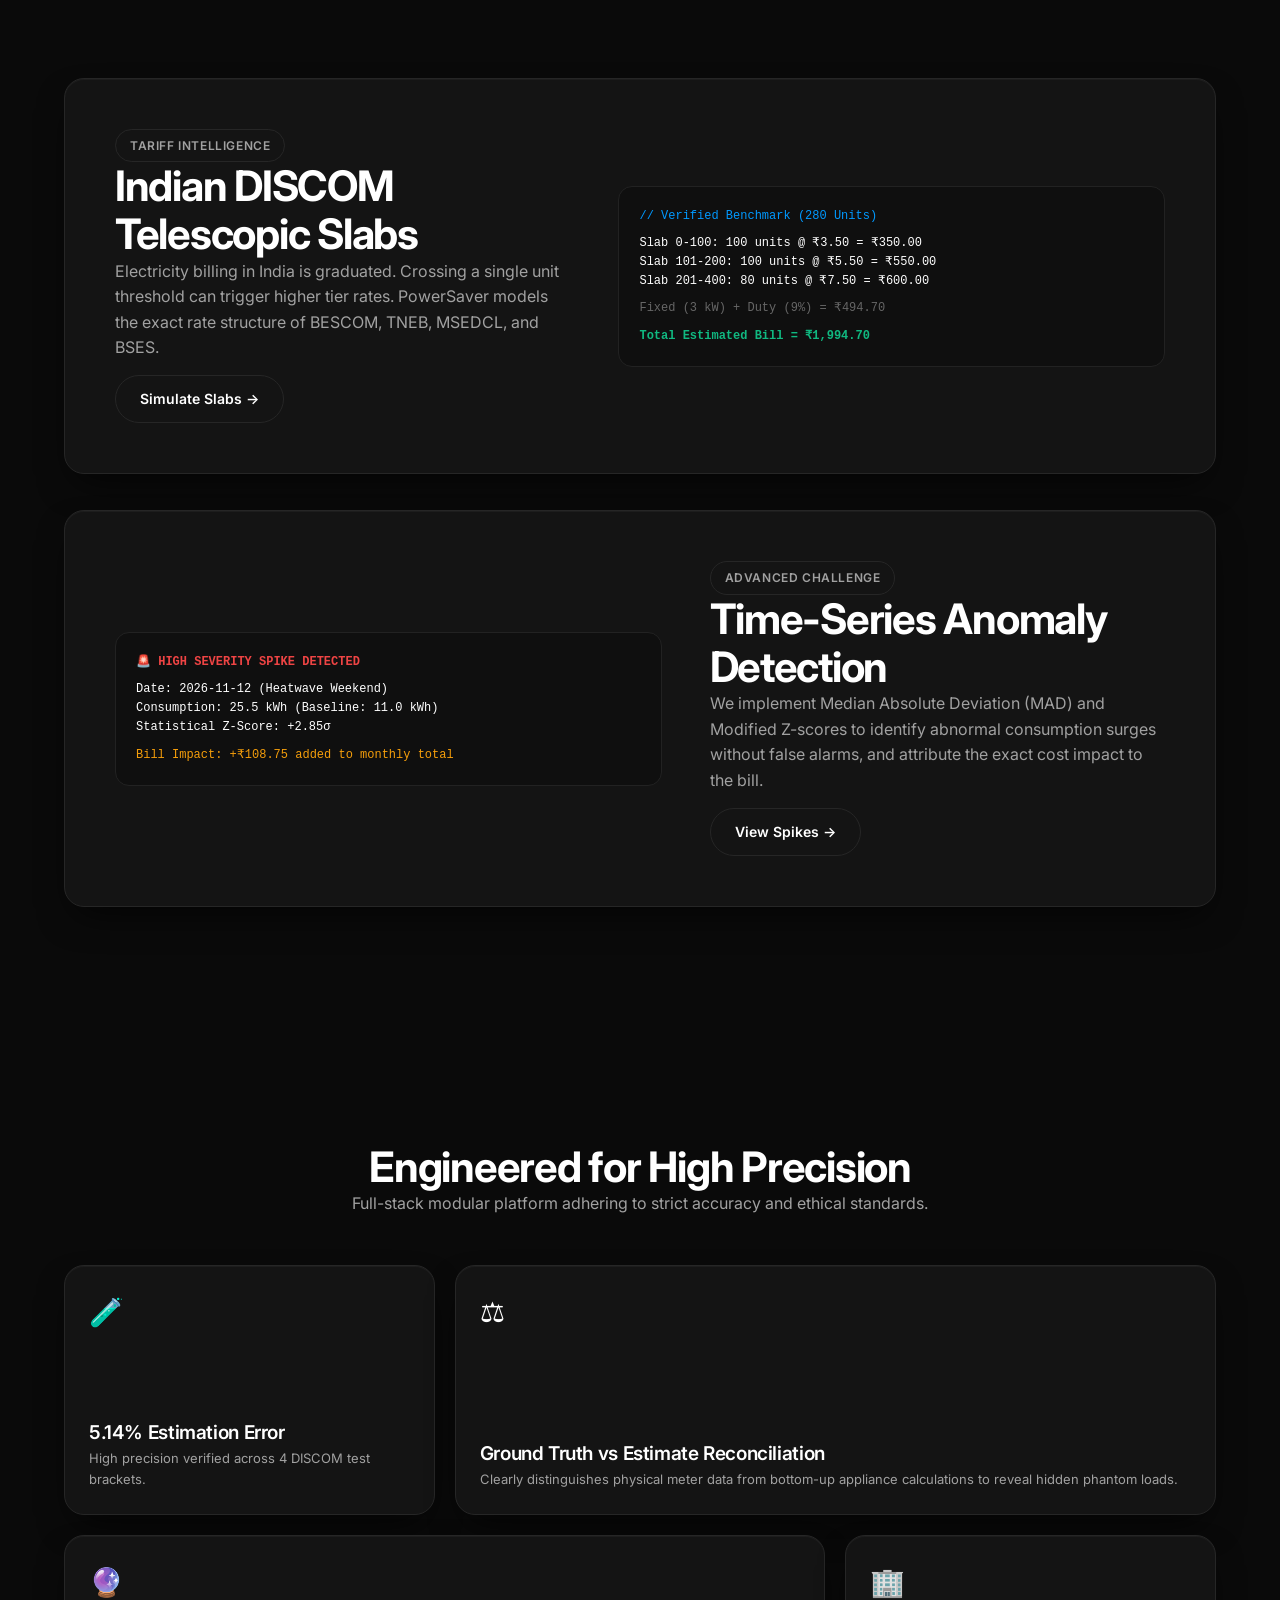
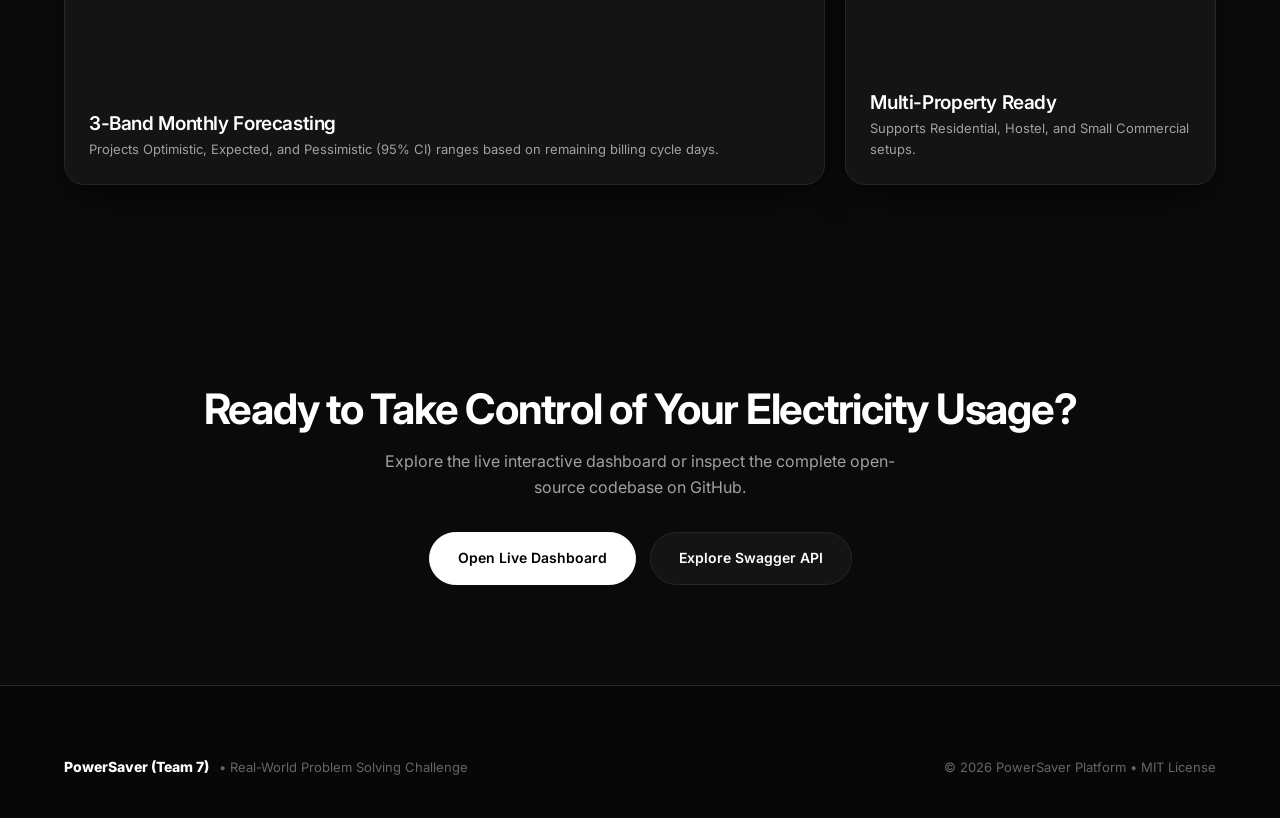
==== commit 5d950d6c: "feat(landing): adapt pro-SaaS layout template for PowerSaver energy platform" ====
--- a/website-builder-template.html
+++ b/website-builder-template.html
@@ -3,7 +3,7 @@
 <head>
   <meta charset="UTF-8">
   <meta name="viewport" content="width=device-width, initial-scale=1.0">
-  <title>Layout Template | Pro-SaaS Website Builder</title>
+  <title>PowerSaver ⚡ | Energy Monitoring & Tariff Intelligence</title>
   
   <!-- Font: Inter with tight letter-spacing for headlines -->
   <link rel="preconnect" href="https://fonts.googleapis.com">
@@ -15,44 +15,28 @@
        GLOBAL CSS VARIABLES & RESET
        ========================================================================== */
     :root {
-      /* Theme Colors */
       --bg-base: #0A0A0A;
       --bg-surface: #141414;
       --bg-surface-elevated: #1B1B1B;
-      --bg-surface-hover: #222222;
       --border-color: #262626;
-      --border-subtle: #1F1F1F;
       --border-focus: #404040;
-      
-      /* Typography Colors */
       --text-primary: #FFFFFF;
       --text-secondary: #A1A1A1;
       --text-muted: #666666;
-
-      /* Single Accent Variable */
       --accent: #0099FF;
       --accent-glow: rgba(0, 153, 255, 0.18);
       --accent-muted: rgba(0, 153, 255, 0.08);
-
-      /* Typography */
-      --font-family: 'Inter', system-ui, -apple-system, BlinkMacSystemFont, 'Segoe UI', Roboto, sans-serif;
+      --font-family: 'Inter', system-ui, -apple-system, sans-serif;
       --line-height-tight: 1.05;
       --line-height-normal: 1.6;
-
-      /* Sizing & Spacing */
       --max-width: 1200px;
-      --section-pad-y: 120px;
-      --section-pad-mobile: 64px;
+      --section-pad-y: 100px;
+      --section-pad-mobile: 60px;
       --header-height: 64px;
-
-      /* Radius & Shadows */
       --radius-card: 20px;
       --radius-inner: 12px;
       --radius-pill: 9999px;
       --shadow-card: 0 16px 36px -12px rgba(0, 0, 0, 0.75), inset 0 1px 0 rgba(255, 255, 255, 0.04);
-      --shadow-glow: 0 0 80px 20px var(--accent-glow);
-
-      /* Animation Duration */
       --transition: 200ms cubic-bezier(0.16, 1, 0.3, 1);
     }
 
@@ -73,38 +57,33 @@
       overflow-x: hidden;
       line-height: var(--line-height-normal);
       -webkit-font-smoothing: antialiased;
-      -moz-osx-font-smoothing: grayscale;
-    }
-
-    /* Container Utility */
+    }
+
     .container {
       width: 100%;
       max-width: var(--max-width);
-      margin-left: auto;
-      margin-right: auto;
-      padding-left: 24px;
-      padding-right: 24px;
-    }
-
-    /* Typography Utilities */
-    h1, .h1 {
-      font-size: clamp(40px, 6vw, 68px);
+      margin: 0 auto;
+      padding: 0 24px;
+    }
+
+    h1 {
+      font-size: clamp(38px, 5.5vw, 64px);
       line-height: var(--line-height-tight);
       font-weight: 800;
       letter-spacing: -0.04em;
       color: var(--text-primary);
     }
 
-    h2, .h2 {
-      font-size: clamp(32px, 4vw, 44px);
+    h2 {
+      font-size: clamp(30px, 3.8vw, 42px);
       line-height: 1.15;
       font-weight: 700;
       letter-spacing: -0.03em;
       color: var(--text-primary);
     }
 
-    h3, .h3 {
-      font-size: 20px;
+    h3 {
+      font-size: 19px;
       font-weight: 600;
       letter-spacing: -0.02em;
       color: var(--text-primary);
@@ -122,11 +101,7 @@
       transition: color var(--transition);
     }
 
-    /* ==========================================================================
-       REUSABLE COMPONENT STYLES
-       ========================================================================== */
-
-    /* Buttons (Pill shaped) */
+    /* Buttons */
     .btn {
       display: inline-flex;
       align-items: center;
@@ -141,7 +116,6 @@
       transition: all var(--transition);
       white-space: nowrap;
     }
-
     .btn-primary {
       background-color: #FFFFFF;
       color: #000000;
@@ -151,7 +125,6 @@
       background-color: #E5E5E5;
       transform: translateY(-1px);
     }
-
     .btn-secondary {
       background-color: var(--bg-surface);
       color: var(--text-primary);
@@ -163,16 +136,7 @@
       transform: translateY(-1px);
     }
 
-    .btn-text {
-      background: transparent;
-      color: var(--text-secondary);
-      padding: 8px 14px;
-    }
-    .btn-text:hover {
-      color: var(--text-primary);
-    }
-
-    /* Chips & Badges */
+    /* Badges & Chips */
     .badge {
       display: inline-flex;
       align-items: center;
@@ -187,7 +151,6 @@
       text-transform: uppercase;
       letter-spacing: 0.05em;
     }
-
     .badge-accent {
       border-color: rgba(0, 153, 255, 0.3);
       color: var(--accent);
@@ -213,344 +176,94 @@
       background: var(--bg-surface-elevated);
     }
 
-    /* Base Card Component */
+    /* Cards */
     .card {
       background-color: var(--bg-surface);
       border: 1px solid var(--border-color);
       border-radius: var(--radius-card);
       box-shadow: var(--shadow-card);
       overflow: hidden;
-      transition: transform var(--transition), border-color var(--transition), box-shadow var(--transition);
-    }
-
-    .card-hover:hover {
-      transform: translateY(-3px);
+      transition: transform var(--transition), border-color var(--transition);
+    }
+    .card:hover {
       border-color: var(--border-focus);
-      box-shadow: 0 20px 40px -10px rgba(0, 0, 0, 0.9);
-    }
-
-    /* Mockup Window Chrome */
-    .mockup-window {
-      background-color: #0F0F0F;
-      border: 1px solid var(--border-color);
-      border-radius: 16px;
-      overflow: hidden;
-    }
-
-    .mockup-header {
-      height: 36px;
-      background-color: #141414;
-      border-bottom: 1px solid var(--border-color);
-      display: flex;
-      align-items: center;
-      padding: 0 14px;
-      gap: 6px;
-    }
-
-    .mockup-dot {
-      width: 10px;
-      height: 10px;
-      border-radius: 50%;
-      background: #2B2B2B;
-    }
-
-    .mockup-title {
-      margin-left: auto;
-      margin-right: auto;
-      font-size: 11px;
-      color: var(--text-muted);
-      font-family: monospace;
-    }
-
-    /* Placeholder Image Box */
-    .img-placeholder {
-      background: linear-gradient(135deg, #1A1A1A 0%, #121212 100%);
-      border: 1px dashed var(--border-color);
-      display: flex;
-      align-items: center;
-      justify-content: center;
-      color: var(--text-muted);
-      font-size: 13px;
-      font-weight: 500;
-    }
-
-    /* Section Spacing */
+    }
+
     section {
       padding-top: var(--section-pad-y);
       padding-bottom: var(--section-pad-y);
-      position: relative;
-    }
-
-    /* ==========================================================================
-       SECTION 1: NAVBAR
-       ========================================================================== */
+    }
+
+    /* Navbar */
     .navbar {
       position: sticky;
       top: 0;
       z-index: 100;
       height: var(--header-height);
-      background: rgba(10, 10, 10, 0.82);
+      background: rgba(10, 10, 10, 0.85);
       backdrop-filter: blur(14px);
-      -webkit-backdrop-filter: blur(14px);
       border-bottom: 1px solid var(--border-color);
     }
-
     .navbar-container {
       display: flex;
       align-items: center;
       justify-content: space-between;
       height: 100%;
     }
-
     .nav-logo {
       display: flex;
       align-items: center;
-      gap: 8px;
-      font-weight: 700;
-      font-size: 16px;
-      color: var(--text-primary);
+      gap: 10px;
+      font-weight: 800;
+      font-size: 17px;
     }
     .logo-box {
-      width: 28px;
-      height: 28px;
-      border-radius: 8px;
-      background: var(--accent);
+      width: 32px;
+      height: 32px;
+      border-radius: 9px;
+      background: linear-gradient(135deg, #0099FF, #0055FF);
       display: flex;
       align-items: center;
       justify-content: center;
-      color: #000;
-      font-weight: 800;
-      font-size: 14px;
-    }
-
+      color: #FFF;
+      font-weight: 900;
+      font-size: 15px;
+    }
     .nav-menu {
       display: flex;
-      align-items: center;
       gap: 28px;
       list-style: none;
-    }
-
-    .nav-link {
-      display: flex;
-      align-items: center;
-      gap: 4px;
       font-size: 14px;
       color: var(--text-secondary);
-      font-weight: 500;
-    }
-    .nav-link:hover {
-      color: var(--text-primary);
-    }
-
-    .nav-actions {
-      display: flex;
-      align-items: center;
-      gap: 16px;
-    }
-
-    .hamburger-btn {
-      display: none;
-      background: transparent;
-      border: none;
-      color: var(--text-primary);
-      cursor: pointer;
-      padding: 6px;
-    }
-
-    /* ==========================================================================
-       SECTION 2: HERO
-       ========================================================================== */
+    }
+    .nav-menu a:hover {
+      color: var(--text-primary);
+    }
+
+    /* Hero */
     .hero-section {
-      padding-top: 80px;
-      padding-bottom: 100px;
       text-align: center;
-      overflow: hidden;
-    }
-
-    .hero-badge-wrap {
-      margin-bottom: 24px;
-    }
-
-    .hero-title {
-      max-width: 920px;
-      margin: 0 auto 20px;
-    }
-
-    .hero-subtext {
-      max-width: 620px;
-      margin: 0 auto 36px;
-      font-size: 18px;
-    }
-
-    .hero-actions {
-      display: flex;
-      align-items: center;
-      justify-content: center;
-      gap: 14px;
-      margin-bottom: 72px;
-    }
-
-    /* Hero Mockup Wrapper with Soft Glow */
+      padding-top: 70px;
+      padding-bottom: 90px;
+    }
     .hero-mockup-wrapper {
       position: relative;
       max-width: 1140px;
-      margin: 0 auto;
-    }
-
+      margin: 48px auto 0;
+    }
     .hero-glow {
       position: absolute;
-      top: 15%;
+      top: 20%;
       left: 50%;
       transform: translate(-50%, -50%);
       width: 70%;
-      height: 280px;
+      height: 260px;
       background: radial-gradient(circle, var(--accent-glow) 0%, transparent 70%);
       pointer-events: none;
       filter: blur(50px);
-      z-index: 0;
-    }
-
-    .hero-editor {
-      position: relative;
-      z-index: 1;
-      display: grid;
-      grid-template-columns: 240px 1fr;
-      min-height: 540px;
-      text-align: left;
-    }
-
-    /* Editor Panels */
-    .editor-sidebar {
-      background: #0E0E0E;
-      border-right: 1px solid var(--border-color);
-      padding: 16px;
-      display: flex;
-      flex-direction: column;
-      gap: 12px;
-    }
-
-    .editor-panel-title {
-      font-size: 11px;
-      text-transform: uppercase;
-      letter-spacing: 0.05em;
-      color: var(--text-muted);
-      margin-bottom: 6px;
-      font-weight: 600;
-    }
-
-    .editor-tree-item {
-      display: flex;
-      align-items: center;
-      gap: 8px;
-      padding: 6px 10px;
-      border-radius: 6px;
-      font-size: 12px;
-      color: var(--text-secondary);
-      background: transparent;
-    }
-    .editor-tree-item.active {
-      background: #1A1A1A;
-      color: var(--text-primary);
-    }
-
-    .editor-canvas-area {
-      display: flex;
-      flex-direction: column;
-      background: #080808;
-    }
-
-    .editor-canvas-preview {
-      flex: 1;
-      padding: 24px;
-      display: flex;
-      flex-direction: column;
-      gap: 14px;
-    }
-
-    .canvas-wireframe-header {
-      height: 28px;
-      border-radius: 6px;
-      background: #181818;
-      border: 1px solid var(--border-color);
-    }
-    .canvas-wireframe-hero {
-      height: 180px;
-      border-radius: 12px;
-      background: #121212;
-      border: 1px dashed var(--border-color);
-      display: flex;
-      align-items: center;
-      justify-content: center;
-      color: var(--text-muted);
-      font-size: 13px;
-    }
-    .canvas-wireframe-grid {
-      display: grid;
-      grid-template-columns: repeat(3, 1fr);
-      gap: 12px;
-      height: 80px;
-    }
-    .canvas-wireframe-card {
-      border-radius: 8px;
-      background: #151515;
-      border: 1px solid var(--border-color);
-    }
-
-    /* AI Chat Panel inside Editor */
-    .editor-chat-panel {
-      border-top: 1px solid var(--border-color);
-      background: #121212;
-      padding: 16px;
-    }
-
-    .chat-bubble {
-      display: inline-flex;
-      align-items: center;
-      gap: 8px;
-      background: #1C1C1C;
-      border: 1px solid var(--border-color);
-      padding: 8px 14px;
-      border-radius: 10px;
-      font-size: 13px;
-      color: var(--text-secondary);
-      margin-bottom: 12px;
-    }
-
-    .chat-input-bar {
-      display: flex;
-      align-items: center;
-      gap: 10px;
-      background: #0A0A0A;
-      border: 1px solid var(--border-color);
-      padding: 6px 12px;
-      border-radius: var(--radius-pill);
-    }
-    .chat-input-bar input {
-      flex: 1;
-      background: transparent;
-      border: none;
-      outline: none;
-      color: var(--text-primary);
-      font-size: 13px;
-    }
-    .chat-model-select {
-      background: #181818;
-      border: 1px solid var(--border-color);
-      color: var(--text-secondary);
-      padding: 4px 10px;
-      border-radius: var(--radius-pill);
-      font-size: 11px;
-      font-weight: 600;
-    }
-
-    /* ==========================================================================
-       SECTION 3: THREE-COLUMN STEP STRIP
-       ========================================================================== */
-    .step-strip-section {
-      padding-top: 40px;
-      padding-bottom: 80px;
-    }
-
+    }
+
+    /* 3-Step Strip */
     .step-strip-card {
       display: grid;
       grid-template-columns: repeat(3, 1fr);
@@ -558,16 +271,14 @@
       border-radius: var(--radius-card);
       background: var(--bg-surface);
     }
-
-    .step-column {
-      padding: 40px 32px;
+    .step-col {
+      padding: 36px 30px;
       display: flex;
       flex-direction: column;
-      gap: 16px;
+      gap: 14px;
       position: relative;
     }
-
-    .step-column:not(:last-child)::after {
+    .step-col:not(:last-child)::after {
       content: '';
       position: absolute;
       right: 0;
@@ -577,1355 +288,286 @@
       background-color: var(--border-color);
     }
 
-    .step-icon-box {
-      width: 44px;
-      height: 44px;
-      border-radius: var(--radius-inner);
-      background: #1C1C1C;
-      border: 1px solid var(--border-color);
-      display: flex;
-      align-items: center;
-      justify-content: center;
-      color: var(--accent);
-    }
-
-    /* ==========================================================================
-       SECTION 4: FEATURE SHOWCASE (4 Alternating Large Cards)
-       ========================================================================== */
+    /* Feature Showcase */
     .showcase-card {
-      margin-bottom: 40px;
-      padding: 56px;
+      margin-bottom: 36px;
+      padding: 50px;
       display: grid;
-      grid-template-columns: 1fr 1.15fr;
-      gap: 56px;
-      align-items: center;
-    }
-
+      grid-template-columns: 1fr 1.2fr;
+      gap: 48px;
+      align-items: center;
+    }
     .showcase-card.reverse {
-      grid-template-columns: 1.15fr 1fr;
-    }
-    .showcase-card.reverse .showcase-text-col {
-      order: 2;
-    }
-    .showcase-card.reverse .showcase-mockup-col {
-      order: 1;
-    }
-
-    .showcase-text-col {
-      display: flex;
-      flex-direction: column;
-      gap: 16px;
-    }
-
-    .learn-more-link {
-      display: inline-flex;
-      align-items: center;
-      gap: 6px;
-      font-size: 14px;
-      font-weight: 600;
-      color: var(--text-primary);
-      margin-top: 8px;
-    }
-    .learn-more-link:hover {
-      color: var(--accent);
-    }
-
-    /* Card 1 Mockup: Canvas with side-by-side Layout Thumbnails */
-    .thumb-strip-mockup {
-      display: flex;
-      gap: 12px;
-      padding: 20px;
-      background: #0D0D0D;
-      border-radius: 14px;
-      border: 1px solid var(--border-color);
-      overflow-x: auto;
-    }
-    .layout-thumbnail {
-      flex: 1;
-      min-width: 110px;
-      height: 190px;
-      border-radius: 8px;
-      background: #181818;
-      border: 1px solid var(--border-color);
-      display: flex;
-      flex-direction: column;
-      padding: 10px;
-      gap: 8px;
-    }
-
-    /* Card 2 Mockup: Data Table with Collections Sidebar */
-    .cms-table-mockup {
-      display: grid;
-      grid-template-columns: 150px 1fr;
-      border: 1px solid var(--border-color);
-      border-radius: 14px;
-      background: #0E0E0E;
-      overflow: hidden;
-      min-height: 240px;
-    }
-    .cms-sidebar {
-      border-right: 1px solid var(--border-color);
-      padding: 14px;
-      background: #111111;
-      display: flex;
-      flex-direction: column;
-      gap: 8px;
-      font-size: 12px;
-      color: var(--text-secondary);
-    }
-    .cms-table-wrap {
-      padding: 14px;
-      font-size: 12px;
-      overflow-x: auto;
-    }
-    .data-table {
-      width: 100%;
-      border-collapse: collapse;
-      text-align: left;
-    }
-    .data-table th, .data-table td {
-      padding: 8px 10px;
-      border-bottom: 1px solid #1C1C1C;
-    }
-    .data-table th {
-      color: var(--text-muted);
-      font-weight: 600;
-      font-size: 11px;
-    }
-
-    /* Card 3 Mockup: Carousel/Wheel with Code Snippet Overlay */
-    .carousel-code-mockup {
-      position: relative;
-      height: 250px;
-      background: #0B0B0B;
-      border-radius: 14px;
-      border: 1px solid var(--border-color);
-      display: flex;
-      align-items: center;
-      justify-content: center;
-      overflow: hidden;
-    }
-    .carousel-item-stack {
-      display: flex;
-      gap: 16px;
-      opacity: 0.45;
-    }
-    .carousel-image-card {
-      width: 160px;
-      height: 180px;
-      background: #1C1C1C;
-      border-radius: 10px;
-      border: 1px solid var(--border-color);
-    }
-    .code-overlay-card {
-      position: absolute;
-      background: rgba(18, 18, 18, 0.94);
-      border: 1px solid var(--border-color);
-      border-radius: 10px;
-      padding: 16px 20px;
-      font-family: monospace;
-      font-size: 12px;
-      color: var(--accent);
-      box-shadow: 0 10px 30px rgba(0,0,0,0.8);
-      max-width: 80%;
-    }
-
-    /* Card 4 Mockup: Terminal with step logs & app chips */
-    .terminal-mockup-wrapper {
-      display: flex;
-      flex-direction: column;
-      gap: 12px;
-    }
-    .app-icon-chips-row {
-      display: flex;
-      gap: 8px;
-    }
-    .app-icon-chip {
-      display: flex;
-      align-items: center;
-      gap: 6px;
-      padding: 6px 12px;
-      border-radius: var(--radius-pill);
-      background: #1A1A1A;
-      border: 1px solid var(--border-color);
-      font-size: 12px;
-      font-weight: 600;
-    }
-    .terminal-body {
-      background: #0B0B0B;
-      border: 1px solid var(--border-color);
-      border-radius: 12px;
-      padding: 16px;
-      font-family: monospace;
-      font-size: 12px;
-      line-height: 1.8;
-      color: var(--text-secondary);
-    }
-
-    /* ==========================================================================
-       SECTION 5: "FULL PLATFORM" BENTO GRID
-       ========================================================================== */
-    .section-header {
-      text-align: center;
-      max-width: 680px;
-      margin: 0 auto 64px;
-      display: flex;
-      flex-direction: column;
-      gap: 14px;
-    }
-
+      grid-template-columns: 1.2fr 1fr;
+    }
+    .showcase-card.reverse .showcase-text { order: 2; }
+    .showcase-card.reverse .showcase-mockup { order: 1; }
+
+    /* Bento Grid */
     .bento-grid {
       display: grid;
       grid-template-columns: repeat(3, 1fr);
       gap: 20px;
-    }
-
+      margin-top: 48px;
+    }
     .bento-card {
       padding: 24px;
       display: flex;
       flex-direction: column;
       justify-content: space-between;
-      min-height: 260px;
-    }
-    .bento-span-2 {
-      grid-column: span 2;
-    }
-    .bento-preview-top {
-      flex: 1;
-      display: flex;
-      align-items: center;
-      justify-content: center;
-      margin-bottom: 20px;
-    }
-    .bento-caption {
-      display: flex;
-      flex-direction: column;
-      gap: 4px;
-    }
-
-    /* Mini UI Preview Components */
-    .gauge-strip {
-      display: flex;
-      gap: 20px;
-      align-items: center;
-    }
-    .gauge-circle {
-      width: 64px;
-      height: 64px;
-      border-radius: 50%;
-      border: 4px solid var(--accent);
-      border-right-color: #222;
-      display: flex;
-      align-items: center;
-      justify-content: center;
-      font-weight: 700;
-      font-size: 14px;
-    }
-
-    .seo-preview-box {
-      width: 100%;
-      background: #121212;
-      border: 1px solid var(--border-color);
-      border-radius: 10px;
-      padding: 14px;
-      display: flex;
-      flex-direction: column;
-      gap: 8px;
-      font-size: 12px;
-    }
-
-    .chart-placeholder-svg {
-      width: 100%;
-      height: 110px;
-    }
-
-    /* ==========================================================================
-       SECTION 6: CUSTOMERS SECTION
-       ========================================================================== */
-    .section-top-bar {
-      display: flex;
-      align-items: flex-end;
-      justify-content: space-between;
-      margin-bottom: 48px;
-    }
-
-    .customers-grid {
-      display: grid;
-      grid-template-columns: repeat(4, 1fr);
-      gap: 20px;
-    }
-
-    .customer-card {
-      padding: 16px;
-      display: flex;
-      flex-direction: column;
-      gap: 14px;
-    }
-
-    .customer-card-image {
-      height: 140px;
-      border-radius: 12px;
-    }
-
-    .customer-card-meta {
-      display: flex;
-      align-items: center;
-      gap: 10px;
-    }
-
-    .customer-logo-placeholder {
-      width: 24px;
-      height: 24px;
-      border-radius: 6px;
-      background: #2A2A2A;
-      display: flex;
-      align-items: center;
-      justify-content: center;
-      font-size: 10px;
-      font-weight: 700;
-    }
-
-    /* ==========================================================================
-       SECTION 7: MARKETPLACE SECTION
-       ========================================================================== */
-    .chips-filter-row {
-      display: flex;
-      gap: 10px;
-      margin-bottom: 36px;
-      overflow-x: auto;
-      padding-bottom: 6px;
-    }
-
-    .marketplace-grid {
-      display: grid;
-      grid-template-columns: repeat(4, 1fr);
-      gap: 20px;
-    }
-
-    .template-card {
-      display: flex;
-      flex-direction: column;
-    }
-
-    .template-thumb-wrapper {
-      position: relative;
-      aspect-ratio: 16 / 10;
-      border-radius: 16px;
-      overflow: hidden;
-      margin: 12px 12px 0 12px;
-    }
-
-    .template-thumb-wrapper .img-placeholder {
-      width: 100%;
-      height: 100%;
-      border-radius: 16px;
-      border: none;
-    }
-
-    .template-overlay {
-      position: absolute;
-      inset: 0;
-      background: rgba(0, 0, 0, 0.65);
-      backdrop-filter: blur(4px);
-      display: flex;
-      align-items: center;
-      justify-content: center;
-      opacity: 0;
-      transition: opacity var(--transition);
-    }
-    .template-card:hover .template-overlay {
-      opacity: 1;
-    }
-
-    .template-info {
-      padding: 16px 20px 20px;
-      display: flex;
-      flex-direction: column;
-      gap: 6px;
-    }
-
-    .template-info-header {
-      display: flex;
-      align-items: center;
-      justify-content: space-between;
-    }
-
-    /* ==========================================================================
-       SECTION 8: FINAL CTA
-       ========================================================================== */
-    .final-cta-section {
-      text-align: center;
-      padding-top: 100px;
-      padding-bottom: 140px;
-    }
-
-    .prompt-box-card {
-      max-width: 720px;
-      margin: 36px auto 20px;
-      background: #141414;
-      border: 1px solid var(--border-color);
-      border-radius: var(--radius-pill);
-      padding: 8px 10px 8px 24px;
-      display: flex;
-      align-items: center;
-      gap: 12px;
-      box-shadow: 0 12px 30px rgba(0,0,0,0.6);
-      transition: border-color var(--transition);
-    }
-    .prompt-box-card:focus-within {
-      border-color: var(--accent);
-    }
-
-    .prompt-box-card input {
-      flex: 1;
-      background: transparent;
-      border: none;
-      outline: none;
-      color: var(--text-primary);
-      font-size: 15px;
-    }
-
-    .suggestions-row {
-      display: flex;
-      align-items: center;
-      justify-content: center;
-      gap: 8px;
-      flex-wrap: wrap;
-      margin-bottom: 24px;
-    }
-
-    /* ==========================================================================
-       SECTION 9: FOOTER
-       ========================================================================== */
+      min-height: 250px;
+    }
+    .bento-span-2 { grid-column: span 2; }
+
+    /* Footer */
     .footer {
       border-top: 1px solid var(--border-color);
-      padding-top: 80px;
-      padding-bottom: 60px;
+      padding: 70px 0 40px;
       background: #070707;
       font-size: 14px;
     }
 
-    .footer-columns-grid {
-      display: grid;
-      grid-template-columns: 1.5fr repeat(5, 1fr);
-      gap: 36px;
-      margin-bottom: 64px;
-    }
-
-    .footer-brand-col {
-      display: flex;
-      flex-direction: column;
-      gap: 16px;
-    }
-
-    .footer-col {
-      display: flex;
-      flex-direction: column;
-      gap: 14px;
-    }
-
-    .footer-col-title {
-      font-size: 13px;
-      font-weight: 700;
-      color: var(--text-primary);
-      text-transform: uppercase;
-      letter-spacing: 0.05em;
-    }
-
-    .footer-links-list {
-      list-style: none;
-      display: flex;
-      flex-direction: column;
-      gap: 10px;
-      color: var(--text-secondary);
-    }
-    .footer-links-list a:hover {
-      color: var(--text-primary);
-    }
-
-    .footer-bottom-bar {
-      border-top: 1px solid #1A1A1A;
-      padding-top: 32px;
-      display: flex;
-      align-items: center;
-      justify-content: space-between;
-      color: var(--text-muted);
-      font-size: 13px;
-    }
-
-    .status-pill {
-      display: inline-flex;
-      align-items: center;
-      gap: 6px;
-    }
-    .status-dot {
-      width: 8px;
-      height: 8px;
-      border-radius: 50%;
-      background: #10B981;
-    }
-
-    /* ==========================================================================
-       RESPONSIVE BREAKPOINTS (1200 / 810 / 390)
-       ========================================================================== */
-    @media (max-width: 1200px) {
-      .customers-grid, .marketplace-grid {
-        grid-template-columns: repeat(3, 1fr);
-      }
-    }
-
     @media (max-width: 810px) {
-      :root {
-        --section-pad-y: var(--section-pad-mobile);
-      }
-
-      .nav-menu {
-        display: none;
-      }
-      .hamburger-btn {
-        display: block;
-      }
-
-      .hero-editor {
-        grid-template-columns: 1fr;
-      }
-      .editor-sidebar {
-        display: none;
-      }
-
-      .step-strip-card {
-        grid-template-columns: 1fr;
-      }
-      .step-column:not(:last-child)::after {
-        display: none;
-      }
-      .step-column:not(:last-child) {
-        border-bottom: 1px solid var(--border-color);
-      }
-
+      .nav-menu { display: none; }
+      .step-strip-card { grid-template-columns: 1fr; }
+      .step-col:not(:last-child)::after { display: none; }
+      .step-col:not(:last-child) { border-bottom: 1px solid var(--border-color); }
       .showcase-card, .showcase-card.reverse {
         grid-template-columns: 1fr;
-        padding: 36px 24px;
-        gap: 36px;
+        padding: 30px 20px;
       }
-      .showcase-card.reverse .showcase-text-col {
-        order: 1;
-      }
-      .showcase-card.reverse .showcase-mockup-col {
-        order: 2;
-      }
-
-      .bento-grid {
-        grid-template-columns: 1fr;
-      }
-      .bento-span-2 {
-        grid-column: span 1;
-      }
-
-      .customers-grid {
-        display: flex;
-        overflow-x: auto;
-        padding-bottom: 16px;
-        scroll-snap-type: x mandatory;
-      }
-      .customer-card {
-        min-width: 260px;
-        scroll-snap-align: start;
-      }
-
-      .marketplace-grid {
-        grid-template-columns: repeat(2, 1fr);
-      }
-
-      .footer-columns-grid {
-        grid-template-columns: repeat(2, 1fr);
-      }
-    }
-
-    @media (max-width: 390px) {
-      .hero-actions {
-        flex-direction: column;
-        width: 100%;
-      }
-      .hero-actions .btn {
-        width: 100%;
-      }
-
-      .marketplace-grid {
-        grid-template-columns: 1fr;
-      }
-
-      .footer-columns-grid {
-        grid-template-columns: 1fr;
-      }
-
-      .footer-bottom-bar {
-        flex-direction: column;
-        gap: 16px;
-        align-items: flex-start;
-      }
+      .showcase-card.reverse .showcase-text { order: 1; }
+      .showcase-card.reverse .showcase-mockup { order: 2; }
+      .bento-grid { grid-template-columns: 1fr; }
+      .bento-span-2 { grid-column: span 1; }
     }
   </style>
 </head>
 <body>
 
-  <!-- ==========================================================================
-       JAVASCRIPT CONTENT CONFIGURATION (Swap text here without editing layout)
-       ========================================================================== -->
-  <script>
-    const TEMPLATE_CONFIG = {
-      brandName: "BrandLogo",
-      navItems: [
-        { label: "Product", hasDropdown: true },
-        { label: "Solutions", hasDropdown: true },
-        { label: "Resources", hasDropdown: true },
-        { label: "Pricing", hasDropdown: false }
-      ],
-      hero: {
-        badge: "New Feature / Version Announcement",
-        title: "Headline goes here for main platform pitch",
-        subtext: "Short description text goes here explaining the core value proposition in two clear sentences.",
-        btnPrimary: "Primary action button",
-        btnSecondary: "Secondary action button"
-      },
-      stepStrip: [
-        { title: "Step title goes here", text: "Two-line description text goes here explaining the first process step in detail." },
-        { title: "Step title goes here", text: "Two-line description text goes here explaining the second process step in detail." },
-        { title: "Step title goes here", text: "Two-line description text goes here explaining the third process step in detail." }
-      ],
-      features: [
-        { chip: "Category Chip", title: "Feature headline goes here", text: "Short paragraph explaining the feature capability, developer ergonomics, and design system flexibility.", link: "Learn more" },
-        { chip: "Category Chip", title: "Feature headline goes here", text: "Short paragraph explaining the feature capability, developer ergonomics, and design system flexibility.", link: "Learn more" },
-        { chip: "Category Chip", title: "Feature headline goes here", text: "Short paragraph explaining the feature capability, developer ergonomics, and design system flexibility.", link: "Learn more" },
-        { chip: "Category Chip", title: "Feature headline goes here", text: "Short paragraph explaining the feature capability, developer ergonomics, and design system flexibility.", link: "Learn more" }
-      ],
-      finalCta: {
-        title: "Large headline goes here to convert the visitor",
-        promptPlaceholder: "Ask AI to generate layout, component, or entire site...",
-        suggestions: ["Suggestion chip 1", "Suggestion chip 2", "Suggestion chip 3", "Suggestion chip 4"],
-        textLink: "Start without AI"
-      }
-    };
-  </script>
-
-  <!-- ==========================================================================
-       1. NAVBAR
-       ========================================================================== -->
+  <!-- 1. NAVBAR -->
   <header class="navbar">
     <div class="container navbar-container">
-      <!-- Left: Logo Placeholder -->
-      <a href="#" class="nav-logo">
-        <div class="logo-box">L</div>
-        <span>Logo</span>
+      <a href="/" class="nav-logo">
+        <div class="logo-box">⚡</div>
+        <span>PowerSaver</span>
       </a>
 
-      <!-- Center: 4 Nav links with dropdown indicators -->
       <ul class="nav-menu">
-        <li>
-          <a href="#" class="nav-link">
-            <span>Navigation link 1</span>
-            <svg width="12" height="12" viewBox="0 0 24 24" fill="none" stroke="currentColor" stroke-width="2"><path d="M6 9l6 6 6-6"/></svg>
-          </a>
-        </li>
-        <li>
-          <a href="#" class="nav-link">
-            <span>Navigation link 2</span>
-            <svg width="12" height="12" viewBox="0 0 24 24" fill="none" stroke="currentColor" stroke-width="2"><path d="M6 9l6 6 6-6"/></svg>
-          </a>
-        </li>
-        <li>
-          <a href="#" class="nav-link">
-            <span>Navigation link 3</span>
-            <svg width="12" height="12" viewBox="0 0 24 24" fill="none" stroke="currentColor" stroke-width="2"><path d="M6 9l6 6 6-6"/></svg>
-          </a>
-        </li>
-        <li>
-          <a href="#" class="nav-link">
-            <span>Navigation link 4</span>
-          </a>
-        </li>
+        <li><a href="#features">Features</a></li>
+        <li><a href="#tariff-engine">Tariff Engine</a></li>
+        <li><a href="#anomaly-ai">Anomaly AI</a></li>
+        <li><a href="/docs">Swagger API</a></li>
       </ul>
 
-      <!-- Right: Log in link + Sign up pill -->
-      <div class="nav-actions">
-        <a href="#" class="btn btn-text">Log in</a>
-        <a href="#" class="btn btn-primary">Sign up</a>
-        <button class="hamburger-btn" aria-label="Toggle Navigation">
-          <svg width="22" height="22" viewBox="0 0 24 24" fill="none" stroke="currentColor" stroke-width="2"><line x1="3" y1="12" x2="21" y2="12"></line><line x1="3" y1="6" x2="21" y2="6"></line><line x1="3" y1="18" x2="21" y2="18"></line></svg>
-        </button>
+      <div style="display:flex; align-items:center; gap:14px;">
+        <a href="/docs" class="btn btn-secondary" style="padding:8px 18px; font-size:13px;">API Docs</a>
+        <a href="/" class="btn btn-primary" style="padding:8px 20px; font-size:13px;">Open Dashboard</a>
       </div>
     </div>
   </header>
 
-  <!-- ==========================================================================
-       2. HERO SECTION
-       ========================================================================== -->
+  <!-- 2. HERO SECTION -->
   <section class="hero-section">
     <div class="container">
-      <!-- Pill Badge -->
-      <div class="hero-badge-wrap">
+      <div style="margin-bottom:20px;">
         <span class="badge badge-accent">
           <span style="display:inline-block; width:6px; height:6px; border-radius:50%; background:var(--accent);"></span>
-          Pill badge text goes here
+          Team 7 • Real-World Problem Solving Challenge
         </span>
       </div>
 
-      <!-- H1 (2 Lines) -->
-      <h1 class="hero-title">
-        Headline goes here for<br>modern platform pitch
+      <h1>
+        Cut Electricity Bills.<br>
+        Eliminate Surprise Spikes.
       </h1>
 
-      <!-- Subtext (1-2 lines) -->
-      <p class="hero-subtext">
-        Short description text goes here explaining the core value proposition in two clear sentences without marketing exaggeration.
+      <p class="body-text" style="max-width:620px; margin:20px auto 36px; font-size:18px;">
+        An intelligent energy monitoring platform engineered for Indian households, hostels, and small businesses with DISCOM slab calculations and time-series anomaly detection.
       </p>
 
-      <!-- Two Action Buttons -->
-      <div class="hero-actions">
-        <a href="#" class="btn btn-primary">Primary action button</a>
-        <a href="#" class="btn btn-secondary">Secondary action button</a>
-      </div>
-
-      <!-- Editor Window Mockup with 3 Panels & Glow -->
+      <div style="display:flex; justify-content:center; gap:14px;">
+        <a href="/" class="btn btn-primary">Launch Live Dashboard</a>
+        <a href="https://github.com/Yaswanth138/powersaver-team7" target="_blank" class="btn btn-secondary">View GitHub Source</a>
+      </div>
+
+      <!-- Hero Editor Mockup with Glow -->
       <div class="hero-mockup-wrapper">
         <div class="hero-glow"></div>
-        <div class="mockup-window card hero-editor">
-          
-          <!-- Panel 1: Left Sidebar (Layers/Pages List) -->
-          <div class="editor-sidebar">
-            <span class="editor-panel-title">Pages & Layers</span>
-            <div class="editor-tree-item active">
-              <svg width="14" height="14" viewBox="0 0 24 24" fill="none" stroke="currentColor" stroke-width="2"><path d="M3 9l9-7 9 7v11a2 2 0 0 1-2 2H5a2 2 0 0 1-2-2z"></path></svg>
-              <span>Home page</span>
+        <div class="card" style="min-height:480px; text-align:left; background:#0D0D0D; padding:24px; display:flex; flex-direction:column; gap:20px;">
+          <!-- Chrome Bar -->
+          <div style="display:flex; align-items:center; justify-content:space-between; border-bottom:1px solid #1F1F1F; padding-bottom:14px;">
+            <div style="display:flex; gap:6px;">
+              <span style="width:10px; height:10px; border-radius:50%; background:#ED6A5E;"></span>
+              <span style="width:10px; height:10px; border-radius:50%; background:#F5BF4F;"></span>
+              <span style="width:10px; height:10px; border-radius:50%; background:#62C554;"></span>
             </div>
-            <div class="editor-tree-item">
-              <svg width="14" height="14" viewBox="0 0 24 24" fill="none" stroke="currentColor" stroke-width="2"><rect x="3" y="3" width="18" height="18" rx="2" ry="2"></rect></svg>
-              <span>Hero section</span>
+            <span style="font-size:12px; font-family:monospace; color:var(--text-muted);">powersaver.telemetry.engine // live</span>
+            <span class="badge" style="font-size:10px; padding:2px 8px; border-color:#10B981; color:#10B981;">● Online</span>
+          </div>
+
+          <!-- Grid Preview -->
+          <div style="display:grid; grid-template-columns: repeat(3, 1fr); gap:16px;">
+            <div class="card" style="padding:16px; background:#141414;">
+              <span style="font-size:11px; color:var(--text-muted); text-transform:uppercase;">Month-to-Date</span>
+              <div style="font-size:24px; font-weight:800; font-family:monospace; margin-top:4px;">280.0 kWh</div>
+              <span style="font-size:11px; color:#10B981;">↓ 10.8% vs last week</span>
             </div>
-            <div class="editor-tree-item">
-              <svg width="14" height="14" viewBox="0 0 24 24" fill="none" stroke="currentColor" stroke-width="2"><rect x="3" y="3" width="18" height="18" rx="2" ry="2"></rect></svg>
-              <span>Feature grid</span>
+            <div class="card" style="padding:16px; background:#141414;">
+              <span style="font-size:11px; color:var(--text-muted); text-transform:uppercase;">Projected Bill</span>
+              <div style="font-size:24px; font-weight:800; font-family:monospace; margin-top:4px; color:#0099FF;">₹1,994.70</div>
+              <span style="font-size:11px; color:var(--text-secondary);">Slab 3 Active</span>
             </div>
-            <div class="editor-tree-item">
-              <svg width="14" height="14" viewBox="0 0 24 24" fill="none" stroke="currentColor" stroke-width="2"><rect x="3" y="3" width="18" height="18" rx="2" ry="2"></rect></svg>
-              <span>Pricing table</span>
+            <div class="card" style="padding:16px; background:#141414;">
+              <span style="font-size:11px; color:var(--text-muted); text-transform:uppercase;">Anomalies Flagged</span>
+              <div style="font-size:24px; font-weight:800; font-family:monospace; margin-top:4px; color:#EF4444;">3 Spikes</div>
+              <span style="font-size:11px; color:#EF4444;">AC surge detected</span>
             </div>
           </div>
 
-          <!-- Panel 2: Center Canvas (Placeholder Website Preview) -->
-          <div class="editor-canvas-area">
-            <div class="mockup-header">
-              <span class="mockup-dot" style="background:#ED6A5E"></span>
-              <span class="mockup-dot" style="background:#F5BF4F"></span>
-              <span class="mockup-dot" style="background:#62C554"></span>
-              <span class="mockup-title">preview.platform.canvas</span>
-            </div>
-
-            <div class="editor-canvas-preview">
-              <div class="canvas-wireframe-header"></div>
-              <div class="canvas-wireframe-hero">
-                <span>Placeholder website preview canvas</span>
-              </div>
-              <div class="canvas-wireframe-grid">
-                <div class="canvas-wireframe-card"></div>
-                <div class="canvas-wireframe-card"></div>
-                <div class="canvas-wireframe-card"></div>
-              </div>
-            </div>
-
-            <!-- Panel 3: Bottom AI Chat Panel -->
-            <div class="editor-chat-panel">
-              <div class="chat-bubble">
-                <svg width="14" height="14" viewBox="0 0 24 24" fill="none" stroke="currentColor" stroke-width="2"><path d="M21 15a2 2 0 0 1-2 2H7l-4 4V5a2 2 0 0 1 2-2h14a2 2 0 0 1 2 2z"></path></svg>
-                <span>Message bubble text goes here describing layout changes...</span>
-              </div>
-
-              <div class="chat-input-bar">
-                <input type="text" placeholder="Type instructions for editor...">
-                <select class="chat-model-select">
-                  <option>Model 4.0 Pro</option>
-                  <option>Model 3.5 Fast</option>
-                </select>
-                <button class="btn btn-primary" style="padding: 6px 14px; font-size:12px;">Send</button>
-              </div>
-            </div>
-          </div>
-
+          <!-- Bottom Visual Bar -->
+          <div style="height:140px; background:#111; border-radius:12px; border:1px solid #222; display:flex; align-items:center; justify-content:center; color:var(--text-muted); font-size:13px;">
+            <span>[ Live Dual-Spline Daily Consumption & Anomaly Detection Telemetry ]</span>
+          </div>
         </div>
       </div>
     </div>
   </section>
 
-  <!-- ==========================================================================
-       3. THREE-COLUMN STEP STRIP
-       ========================================================================== -->
-  <section class="step-strip-section">
+  <!-- 3. THREE-COLUMN STEP STRIP -->
+  <section>
     <div class="container">
       <div class="step-strip-card card">
-        
-        <!-- Step 1 -->
-        <div class="step-column">
-          <div class="step-icon-box">
-            <svg width="20" height="20" viewBox="0 0 24 24" fill="none" stroke="currentColor" stroke-width="2"><path d="M12 2v20M17 5H9.5a3.5 3.5 0 0 0 0 7h5a3.5 3.5 0 0 1 0 7H6"/></svg>
-          </div>
-          <h3 class="h3">Step title goes here</h3>
-          <p class="body-text">Two-line description text goes here explaining the first process step in detail.</p>
-        </div>
-
-        <!-- Step 2 -->
-        <div class="step-column">
-          <div class="step-icon-box">
-            <svg width="20" height="20" viewBox="0 0 24 24" fill="none" stroke="currentColor" stroke-width="2"><rect x="3" y="3" width="18" height="18" rx="2" ry="2"></rect><line x1="3" y1="9" x2="21" y2="9"></line><line x1="9" y1="21" x2="9" y2="9"></line></svg>
-          </div>
-          <h3 class="h3">Step title goes here</h3>
-          <p class="body-text">Two-line description text goes here explaining the second process step in detail.</p>
-        </div>
-
-        <!-- Step 3 -->
-        <div class="step-column">
-          <div class="step-icon-box">
-            <svg width="20" height="20" viewBox="0 0 24 24" fill="none" stroke="currentColor" stroke-width="2"><polygon points="13 2 3 14 12 14 11 22 21 10 12 10 13 2"></polygon></svg>
-          </div>
-          <h3 class="h3">Step title goes here</h3>
-          <p class="body-text">Two-line description text goes here explaining the third process step in detail.</p>
-        </div>
-
+        <div class="step-col">
+          <span style="font-size:24px;">📝</span>
+          <h3>1. Record Meter Readings</h3>
+          <p class="body-text">Log date-indexed cumulative meter kWh with automated delta calculation and rollback rejection.</p>
+        </div>
+        <div class="step-col">
+          <span style="font-size:24px;">🇮🇳</span>
+          <h3>2. Indian Slab Engine</h3>
+          <p class="body-text">Simulate bills across graduated telescopic slabs, contracted fixed load charges, and state electricity duty.</p>
+        </div>
+        <div class="step-col">
+          <span style="font-size:24px;">🔮</span>
+          <h3>3. AI Anomaly & Forecast</h3>
+          <p class="body-text">Modified Z-Score algorithm flags unusual consumption spikes and forecasts monthly costs with 95% confidence bounds.</p>
+        </div>
       </div>
     </div>
   </section>
 
-  <!-- ==========================================================================
-       4. FEATURE SHOWCASE (4 Alternating Large Cards)
-       ========================================================================== -->
-  <section class="showcase-section">
+  <!-- 4. FEATURE SHOWCASE -->
+  <section id="features">
     <div class="container">
-
-      <!-- Card 1 (Text Left, Mockup Right: Canvas thumbnails) -->
-      <article class="card showcase-card card-hover">
-        <div class="showcase-text-col">
-          <span class="badge">Label Chip</span>
-          <h2 class="h2">Feature headline goes here</h2>
-          <p class="body-text">Short paragraph explaining the feature capability, developer ergonomics, and design system flexibility.</p>
-          <a href="#" class="learn-more-link">
-            <span>Learn more</span>
-            <svg width="14" height="14" viewBox="0 0 24 24" fill="none" stroke="currentColor" stroke-width="2"><path d="M5 12h14M12 5l7 7-7 7"/></svg>
-          </a>
-        </div>
-        <div class="showcase-mockup-col">
-          <div class="thumb-strip-mockup">
-            <div class="layout-thumbnail">
-              <div style="height:12px; background:#222; border-radius:4px;"></div>
-              <div style="flex:1; background:#1C1C1C; border-radius:4px;"></div>
-            </div>
-            <div class="layout-thumbnail" style="border-color:var(--accent);">
-              <div style="height:12px; background:#222; border-radius:4px;"></div>
-              <div style="flex:1; background:#1C1C1C; border-radius:4px;"></div>
-            </div>
-            <div class="layout-thumbnail">
-              <div style="height:12px; background:#222; border-radius:4px;"></div>
-              <div style="flex:1; background:#1C1C1C; border-radius:4px;"></div>
-            </div>
+      <!-- Feature 1 -->
+      <article class="card showcase-card">
+        <div class="showcase-text">
+          <span class="badge">Tariff Intelligence</span>
+          <h2>Indian DISCOM Telescopic Slabs</h2>
+          <p class="body-text">Electricity billing in India is graduated. Crossing a single unit threshold can trigger higher tier rates. PowerSaver models the exact rate structure of BESCOM, TNEB, MSEDCL, and BSES.</p>
+          <a href="/" class="btn btn-secondary" style="margin-top:14px;">Simulate Slabs →</a>
+        </div>
+        <div class="showcase-mockup">
+          <div style="background:#0F0F0F; padding:20px; border-radius:14px; border:1px solid #222; font-family:monospace; font-size:12px;">
+            <div style="color:#0099FF; margin-bottom:8px;">// Verified Benchmark (280 Units)</div>
+            <div>Slab 0-100:  100 units @ ₹3.50 = ₹350.00</div>
+            <div>Slab 101-200: 100 units @ ₹5.50 = ₹550.00</div>
+            <div>Slab 201-400:  80 units @ ₹7.50 = ₹600.00</div>
+            <div style="color:var(--text-muted); margin-top:8px;">Fixed (3 kW) + Duty (9%) = ₹494.70</div>
+            <div style="color:#10B981; font-weight:700; margin-top:8px;">Total Estimated Bill = ₹1,994.70</div>
           </div>
         </div>
       </article>
 
-      <!-- Card 2 (Text Right, Mockup Left: CMS Data Table) -->
-      <article class="card showcase-card reverse card-hover">
-        <div class="showcase-text-col">
-          <span class="badge">Label Chip</span>
-          <h2 class="h2">Feature headline goes here</h2>
-          <p class="body-text">Short paragraph explaining the feature capability, developer ergonomics, and design system flexibility.</p>
-          <a href="#" class="learn-more-link">
-            <span>Learn more</span>
-            <svg width="14" height="14" viewBox="0 0 24 24" fill="none" stroke="currentColor" stroke-width="2"><path d="M5 12h14M12 5l7 7-7 7"/></svg>
-          </a>
-        </div>
-        <div class="showcase-mockup-col">
-          <div class="cms-table-mockup">
-            <div class="cms-sidebar">
-              <span style="font-weight:700; color:var(--text-primary); margin-bottom:4px;">Collections</span>
-              <span style="color:var(--accent);">• Blog posts</span>
-              <span>• Authors</span>
-              <span>• Categories</span>
-              <span>• Settings</span>
-            </div>
-            <div class="cms-table-wrap">
-              <table class="data-table">
-                <thead>
-                  <tr>
-                    <th>Title</th>
-                    <th>Status</th>
-                    <th>Image</th>
-                    <th>Category</th>
-                  </tr>
-                </thead>
-                <tbody>
-                  <tr>
-                    <td>Article Title 1</td>
-                    <td><span class="badge" style="padding:2px 8px; font-size:10px;">Published</span></td>
-                    <td><div style="width:20px; height:20px; background:#222; border-radius:4px;"></div></td>
-                    <td>Design</td>
-                  </tr>
-                  <tr>
-                    <td>Article Title 2</td>
-                    <td><span class="badge" style="padding:2px 8px; font-size:10px;">Draft</span></td>
-                    <td><div style="width:20px; height:20px; background:#222; border-radius:4px;"></div></td>
-                    <td>Code</td>
-                  </tr>
-                  <tr>
-                    <td>Article Title 3</td>
-                    <td><span class="badge" style="padding:2px 8px; font-size:10px;">Published</span></td>
-                    <td><div style="width:20px; height:20px; background:#222; border-radius:4px;"></div></td>
-                    <td>Growth</td>
-                  </tr>
-                </tbody>
-              </table>
-            </div>
+      <!-- Feature 2 -->
+      <article class="card showcase-card reverse">
+        <div class="showcase-text">
+          <span class="badge">Advanced Challenge</span>
+          <h2>Time-Series Anomaly Detection</h2>
+          <p class="body-text">We implement Median Absolute Deviation (MAD) and Modified Z-scores to identify abnormal consumption surges without false alarms, and attribute the exact cost impact to the bill.</p>
+          <a href="/" class="btn btn-secondary" style="margin-top:14px;">View Spikes →</a>
+        </div>
+        <div class="showcase-mockup">
+          <div style="background:#0F0F0F; padding:20px; border-radius:14px; border:1px solid #222; font-family:monospace; font-size:12px;">
+            <span style="color:#EF4444; font-weight:700;">🚨 HIGH SEVERITY SPIKE DETECTED</span>
+            <div style="margin-top:8px;">Date: 2026-11-12 (Heatwave Weekend)</div>
+            <div>Consumption: 25.5 kWh (Baseline: 11.0 kWh)</div>
+            <div>Statistical Z-Score: +2.85σ</div>
+            <div style="color:#F59E0B; margin-top:8px;">Bill Impact: +₹108.75 added to monthly total</div>
           </div>
         </div>
       </article>
-
-      <!-- Card 3 (Text Left, Mockup Right: Image Carousel with Code Overlay) -->
-      <article class="card showcase-card card-hover">
-        <div class="showcase-text-col">
-          <span class="badge">Label Chip</span>
-          <h2 class="h2">Feature headline goes here</h2>
-          <p class="body-text">Short paragraph explaining the feature capability, developer ergonomics, and design system flexibility.</p>
-          <a href="#" class="learn-more-link">
-            <span>Learn more</span>
-            <svg width="14" height="14" viewBox="0 0 24 24" fill="none" stroke="currentColor" stroke-width="2"><path d="M5 12h14M12 5l7 7-7 7"/></svg>
-          </a>
-        </div>
-        <div class="showcase-mockup-col">
-          <div class="carousel-code-mockup">
-            <div class="carousel-item-stack">
-              <div class="carousel-image-card"></div>
-              <div class="carousel-image-card"></div>
-              <div class="carousel-image-card"></div>
-            </div>
-            <div class="code-overlay-card">
-              <code>
-                <span style="color:#666;">// Overlay snippet</span><br>
-                const layout = createTemplate({<br>
-                &nbsp;&nbsp;responsive: true,<br>
-                &nbsp;&nbsp;theme: 'dark'<br>
-                });
-              </code>
-            </div>
-          </div>
-        </div>
-      </article>
-
-      <!-- Card 4 (Text Right, Mockup Left: Dark Terminal Window) -->
-      <article class="card showcase-card reverse card-hover">
-        <div class="showcase-text-col">
-          <span class="badge">Label Chip</span>
-          <h2 class="h2">Feature headline goes here</h2>
-          <p class="body-text">Short paragraph explaining the feature capability, developer ergonomics, and design system flexibility.</p>
-          <a href="#" class="learn-more-link">
-            <span>Learn more</span>
-            <svg width="14" height="14" viewBox="0 0 24 24" fill="none" stroke="currentColor" stroke-width="2"><path d="M5 12h14M12 5l7 7-7 7"/></svg>
-          </a>
-        </div>
-        <div class="showcase-mockup-col">
-          <div class="terminal-mockup-wrapper">
-            <div class="app-icon-chips-row">
-              <div class="app-icon-chip">
-                <svg width="14" height="14" viewBox="0 0 24 24" fill="none" stroke="currentColor" stroke-width="2"><circle cx="12" cy="12" r="10"></circle></svg>
-                <span>App 1</span>
-              </div>
-              <div class="app-icon-chip">
-                <svg width="14" height="14" viewBox="0 0 24 24" fill="none" stroke="currentColor" stroke-width="2"><polygon points="12 2 2 7 12 12 22 7 12 2"></polygon></svg>
-                <span>App 2</span>
-              </div>
-              <div class="app-icon-chip">
-                <svg width="14" height="14" viewBox="0 0 24 24" fill="none" stroke="currentColor" stroke-width="2"><rect x="4" y="4" width="16" height="16" rx="2"></rect></svg>
-                <span>App 3</span>
-              </div>
-            </div>
-            <div class="terminal-body">
-              <span style="color:var(--text-primary);">$ deploy --environment production</span><br>
-              <span>[1/4] Resolving packages & dependencies...</span><br>
-              <span>[2/4] Optimizing serverless edge routes...</span><br>
-              <span style="color:#10B981;">✓ Successfully deployed site to global edge in 420ms</span>
-            </div>
-          </div>
-        </div>
-      </article>
-
     </div>
   </section>
 
-  <!-- ==========================================================================
-       5. "FULL PLATFORM" BENTO GRID (8 Varied Cards)
-       ========================================================================== -->
-  <section class="bento-section">
+  <!-- 5. BENTO GRID -->
+  <section id="tariff-engine">
     <div class="container">
-      <div class="section-header">
-        <h2 class="h2">Section heading goes here</h2>
-        <p class="body-text">Subtext goes here describing the breadth of the modular bento architecture.</p>
+      <div style="text-align:center; max-width:640px; margin:0 auto 40px;">
+        <h2>Engineered for High Precision</h2>
+        <p class="body-text">Full-stack modular platform adhering to strict accuracy and ethical standards.</p>
       </div>
 
       <div class="bento-grid">
-        
-        <!-- Bento 1: Performance score gauges (Span 1) -->
-        <div class="card bento-card card-hover">
-          <div class="bento-preview-top">
-            <div class="gauge-strip">
-              <div class="gauge-circle">100</div>
-              <div class="gauge-circle" style="border-color:#10B981;">99</div>
-              <div class="gauge-circle" style="border-color:#10B981;">98</div>
-            </div>
-          </div>
-          <div class="bento-caption">
-            <h3 class="h3">Performance score gauges</h3>
-            <p class="body-text" style="font-size:14px;">Caption describing audit benchmarks.</p>
-          </div>
-        </div>
-
-        <!-- Bento 2: Analytics Line Chart (Span 2) -->
-        <div class="card bento-card bento-span-2 card-hover">
-          <div class="bento-preview-top" style="width:100%;">
-            <svg class="chart-placeholder-svg" viewBox="0 0 400 120" preserveAspectRatio="none">
-              <path d="M0 100 Q 80 20, 160 70 T 320 30 T 400 10" fill="none" stroke="var(--accent)" stroke-width="3"/>
-              <path d="M0 100 Q 80 20, 160 70 T 320 30 T 400 10 L 400 120 L 0 120 Z" fill="url(#chartGrad)" opacity="0.15"/>
-              <defs>
-                <linearGradient id="chartGrad" x1="0" y1="0" x2="0" y2="1">
-                  <stop offset="0%" stop-color="var(--accent)"/>
-                  <stop offset="100%" stop-color="transparent"/>
-                </linearGradient>
-              </defs>
-            </svg>
-          </div>
-          <div class="bento-caption">
-            <div style="display:flex; justify-content:space-between; align-items:baseline;">
-              <h3 class="h3">Analytics line chart</h3>
-              <span style="font-size:18px; font-weight:700; color:var(--text-primary); font-family:monospace;">+142.8%</span>
-            </div>
-            <p class="body-text" style="font-size:14px;">Caption describing visitor growth metrics.</p>
-          </div>
-        </div>
-
-        <!-- Bento 3: SEO Field Form with Social Preview (Span 2) -->
-        <div class="card bento-card bento-span-2 card-hover">
-          <div class="bento-preview-top" style="width:100%;">
-            <div class="seo-preview-box">
-              <span style="color:var(--text-muted); font-size:11px;">meta_title</span>
-              <div style="font-weight:600; color:var(--text-primary);">Social Card Headline Placeholder</div>
-              <div style="height:40px; background:#181818; border-radius:6px; border:1px dashed var(--border-color);"></div>
-            </div>
-          </div>
-          <div class="bento-caption">
-            <h3 class="h3">SEO field form & preview</h3>
-            <p class="body-text" style="font-size:14px;">Caption describing social metadata indexing.</p>
-          </div>
-        </div>
-
-        <!-- Bento 4: Data Table (Span 1) -->
-        <div class="card bento-card card-hover">
-          <div class="bento-preview-top" style="width:100%;">
-            <table class="data-table" style="font-size:11px;">
-              <tr><th>Prop</th><th>Value</th></tr>
-              <tr><td>Radius</td><td>20px</td></tr>
-              <tr><td>Accent</td><td>#0099FF</td></tr>
-            </table>
-          </div>
-          <div class="bento-caption">
-            <h3 class="h3">Data table component</h3>
-            <p class="body-text" style="font-size:14px;">Caption describing data schemas.</p>
-          </div>
-        </div>
-
-        <!-- Bento 5: Branch list (Span 1) -->
-        <div class="card bento-card card-hover">
-          <div class="bento-preview-top" style="flex-direction:column; gap:8px; width:100%; align-items:flex-start;">
-            <div class="editor-tree-item" style="width:100%; background:#191919;">main (production)</div>
-            <div class="editor-tree-item" style="width:100%;">staging-v2</div>
-          </div>
-          <div class="bento-caption">
-            <h3 class="h3">Git branch list</h3>
-            <p class="body-text" style="font-size:14px;">Caption describing continuous branches.</p>
-          </div>
-        </div>
-
-        <!-- Bento 6: Language progress list (Span 1) -->
-        <div class="card bento-card card-hover">
-          <div class="bento-preview-top" style="flex-direction:column; gap:10px; width:100%;">
-            <div style="width:100%; font-size:12px; display:flex; justify-content:space-between;">
-              <span>EN</span><span>100%</span>
-            </div>
-            <div style="width:100%; height:4px; background:#222; border-radius:2px;">
-              <div style="width:100%; height:100%; background:var(--accent);"></div>
-            </div>
-            <div style="width:100%; font-size:12px; display:flex; justify-content:space-between;">
-              <span>ES</span><span>78%</span>
-            </div>
-            <div style="width:100%; height:4px; background:#222; border-radius:2px;">
-              <div style="width:78%; height:100%; background:var(--accent);"></div>
-            </div>
-          </div>
-          <div class="bento-caption">
-            <h3 class="h3">Language progress list</h3>
-            <p class="body-text" style="font-size:14px;">Caption describing i18n localization.</p>
-          </div>
-        </div>
-
-        <!-- Bento 7: Uptime Badge (Span 1) -->
-        <div class="card bento-card card-hover">
-          <div class="bento-preview-top">
-            <div class="badge" style="padding:10px 18px; font-size:14px; border-color:#10B981; color:#10B981;">
-              <span class="status-dot"></span>
-              99.99% Uptime
-            </div>
-          </div>
-          <div class="bento-caption">
-            <h3 class="h3">Uptime status badge</h3>
-            <p class="body-text" style="font-size:14px;">Caption describing edge network reliability.</p>
-          </div>
-        </div>
-
-        <!-- Bento 8: A/B Comparison Table (Span 2) -->
-        <div class="card bento-card bento-span-2 card-hover">
-          <div class="bento-preview-top" style="width:100%;">
-            <table class="data-table" style="font-size:12px;">
-              <thead>
-                <tr><th>Variant</th><th>Impressions</th><th>Conversions</th><th>Lift</th></tr>
-              </thead>
-              <tbody>
-                <tr><td>Variant A (Control)</td><td>14,200</td><td>3.2%</td><td>—</td></tr>
-                <tr><td>Variant B (Challenger)</td><td>14,200</td><td>5.1%</td><td style="color:#10B981;">+59.3%</td></tr>
-              </tbody>
-            </table>
-          </div>
-          <div class="bento-caption">
-            <h3 class="h3">A/B comparison table</h3>
-            <p class="body-text" style="font-size:14px;">Caption describing traffic split experiment.</p>
-          </div>
-        </div>
-
+        <div class="card bento-card">
+          <span style="font-size:28px;">🧪</span>
+          <div>
+            <h3>5.14% Estimation Error</h3>
+            <p class="body-text" style="font-size:13px;">High precision verified across 4 DISCOM test brackets.</p>
+          </div>
+        </div>
+
+        <div class="card bento-card bento-span-2">
+          <span style="font-size:28px;">⚖️</span>
+          <div>
+            <h3>Ground Truth vs Estimate Reconciliation</h3>
+            <p class="body-text" style="font-size:13px;">Clearly distinguishes physical meter data from bottom-up appliance calculations to reveal hidden phantom loads.</p>
+          </div>
+        </div>
+
+        <div class="card bento-card bento-span-2">
+          <span style="font-size:28px;">🔮</span>
+          <div>
+            <h3>3-Band Monthly Forecasting</h3>
+            <p class="body-text" style="font-size:13px;">Projects Optimistic, Expected, and Pessimistic (95% CI) ranges based on remaining billing cycle days.</p>
+          </div>
+        </div>
+
+        <div class="card bento-card">
+          <span style="font-size:28px;">🏢</span>
+          <div>
+            <h3>Multi-Property Ready</h3>
+            <p class="body-text" style="font-size:13px;">Supports Residential, Hostel, and Small Commercial setups.</p>
+          </div>
+        </div>
       </div>
     </div>
   </section>
 
-  <!-- ==========================================================================
-       6. CUSTOMERS SECTION (Grid of 16 Cards)
-       ========================================================================== -->
-  <section class="customers-section">
+  <!-- 6. FINAL CTA -->
+  <section style="text-align:center; padding:100px 0;">
     <div class="container">
-      <div class="section-top-bar">
-        <div>
-          <h2 class="h2">Section heading goes here</h2>
-          <p class="body-text">Subtext goes here describing customer trust and adoption.</p>
-        </div>
-        <a href="#" class="btn btn-secondary">Read stories</a>
-      </div>
-
-      <div class="customers-grid">
-        <!-- Generates 16 Case Study Cards -->
-        <!-- Card 1 to 16 -->
-        <script>
-          for (let i = 1; i <= 16; i++) {
-            document.write(`
-              <div class="card customer-card card-hover">
-                <div class="img-placeholder customer-card-image">Image</div>
-                <div class="customer-card-meta">
-                  <div class="customer-logo-placeholder">Logo</div>
-                  <h4 style="font-size:13px; font-weight:600; color:var(--text-primary); truncate;">Case-study title ${i}</h4>
-                </div>
-              </div>
-            `);
-          }
-        </script>
+      <h2>Ready to Take Control of Your Electricity Usage?</h2>
+      <p class="body-text" style="margin:16px auto 32px; max-width:520px;">
+        Explore the live interactive dashboard or inspect the complete open-source codebase on GitHub.
+      </p>
+      <div style="display:flex; justify-content:center; gap:14px;">
+        <a href="/" class="btn btn-primary" style="padding:14px 28px;">Open Live Dashboard</a>
+        <a href="/docs" class="btn btn-secondary" style="padding:14px 28px;">Explore Swagger API</a>
       </div>
     </div>
   </section>
 
-  <!-- ==========================================================================
-       7. MARKETPLACE SECTION (12 Template Cards)
-       ========================================================================== -->
-  <section class="marketplace-section">
-    <div class="container">
-      <div class="section-top-bar">
-        <div>
-          <h2 class="h2">Section heading goes here</h2>
-          <p class="body-text">Subtext goes here describing templates and community extensions.</p>
-        </div>
-        <a href="#" class="btn btn-secondary">Browse</a>
-      </div>
-
-      <!-- Horizontal row of category chips -->
-      <div class="chips-filter-row">
-        <button class="chip active">All templates</button>
-        <button class="chip">SaaS</button>
-        <button class="chip">Portfolio</button>
-        <button class="chip">E-Commerce</button>
-        <button class="chip">Agency</button>
-        <button class="chip">Blog</button>
-        <button class="chip">Startup</button>
-      </div>
-
-      <div class="marketplace-grid">
-        <!-- 12 Template Cards (16:10 Image + Title + Creator + Price) -->
-        <script>
-          for (let i = 1; i <= 12; i++) {
-            const price = i % 3 === 0 ? "Free" : "$49";
-            document.write(`
-              <div class="card template-card card-hover">
-                <div class="template-thumb-wrapper">
-                  <div class="img-placeholder">Image (16:10)</div>
-                  <div class="template-overlay">
-                    <span class="btn btn-primary" style="padding:8px 18px; font-size:12px;">Live preview</span>
-                  </div>
-                </div>
-                <div class="template-info">
-                  <div class="template-info-header">
-                    <h3 style="font-size:15px; font-weight:600;">Template title ${i}</h3>
-                    <span class="badge" style="font-size:11px; padding:2px 8px;">${price}</span>
-                  </div>
-                  <span style="font-size:12px; color:var(--text-muted);">Creator name placeholder</span>
-                </div>
-              </div>
-            `);
-          }
-        </script>
-      </div>
-    </div>
-  </section>
-
-  <!-- ==========================================================================
-       8. FINAL CTA
-       ========================================================================== -->
-  <section class="final-cta-section">
-    <div class="container">
-      <h2 class="h2" style="max-width:700px; margin:0 auto;">
-        Large headline goes here to convert the visitor
-      </h2>
-
-      <!-- Rounded Prompt-Input Box -->
-      <div class="prompt-box-card">
-        <svg width="18" height="18" viewBox="0 0 24 24" fill="none" stroke="currentColor" stroke-width="2" style="color:var(--text-muted);"><path d="M21 15a2 2 0 0 1-2 2H7l-4 4V5a2 2 0 0 1 2-2h14a2 2 0 0 1 2 2z"></path></svg>
-        <input type="text" placeholder="Ask AI to generate a website layout or paste prompt...">
-        <select class="chat-model-select" style="font-size:12px; padding:6px 12px;">
-          <option>Model 4.0 Pro</option>
-          <option>Model 3.5 Turbo</option>
-        </select>
-        <button class="btn btn-primary" style="padding:10px 20px; font-size:13px;">Send</button>
-      </div>
-
-      <!-- Row of 4 suggestion chips -->
-      <div class="suggestions-row">
-        <button class="chip">Suggestion chip 1</button>
-        <button class="chip">Suggestion chip 2</button>
-        <button class="chip">Suggestion chip 3</button>
-        <button class="chip">Suggestion chip 4</button>
-      </div>
-
-      <!-- Text Link -->
-      <div>
-        <a href="#" class="btn-text" style="font-size:14px; text-decoration:underline; text-underline-offset:4px;">Start without AI</a>
-      </div>
-    </div>
-  </section>
-
-  <!-- ==========================================================================
-       9. FOOTER
-       ========================================================================== -->
+  <!-- 7. FOOTER -->
   <footer class="footer">
-    <div class="container">
-      <div class="footer-columns-grid">
-        <!-- Logo & Bio Column -->
-        <div class="footer-brand-col">
-          <a href="#" class="nav-logo">
-            <div class="logo-box">L</div>
-            <span>Logo</span>
-          </a>
-          <p class="body-text" style="font-size:13px; max-width:240px;">
-            Short description text goes here summarizing the platform mission.
-          </p>
-        </div>
-
-        <!-- 5 Link Columns (6-8 Links each) -->
-        <div class="footer-col">
-          <span class="footer-col-title">Product</span>
-          <ul class="footer-links-list">
-            <li><a href="#">Link item 1</a></li>
-            <li><a href="#">Link item 2</a></li>
-            <li><a href="#">Link item 3</a></li>
-            <li><a href="#">Link item 4</a></li>
-            <li><a href="#">Link item 5</a></li>
-            <li><a href="#">Link item 6</a></li>
-            <li><a href="#">Link item 7</a></li>
-          </ul>
-        </div>
-
-        <div class="footer-col">
-          <span class="footer-col-title">Solutions</span>
-          <ul class="footer-links-list">
-            <li><a href="#">Link item 1</a></li>
-            <li><a href="#">Link item 2</a></li>
-            <li><a href="#">Link item 3</a></li>
-            <li><a href="#">Link item 4</a></li>
-            <li><a href="#">Link item 5</a></li>
-            <li><a href="#">Link item 6</a></li>
-            <li><a href="#">Link item 7</a></li>
-          </ul>
-        </div>
-
-        <div class="footer-col">
-          <span class="footer-col-title">Resources</span>
-          <ul class="footer-links-list">
-            <li><a href="#">Link item 1</a></li>
-            <li><a href="#">Link item 2</a></li>
-            <li><a href="#">Link item 3</a></li>
-            <li><a href="#">Link item 4</a></li>
-            <li><a href="#">Link item 5</a></li>
-            <li><a href="#">Link item 6</a></li>
-            <li><a href="#">Link item 7</a></li>
-          </ul>
-        </div>
-
-        <div class="footer-col">
-          <span class="footer-col-title">Developers</span>
-          <ul class="footer-links-list">
-            <li><a href="#">Link item 1</a></li>
-            <li><a href="#">Link item 2</a></li>
-            <li><a href="#">Link item 3</a></li>
-            <li><a href="#">Link item 4</a></li>
-            <li><a href="#">Link item 5</a></li>
-            <li><a href="#">Link item 6</a></li>
-            <li><a href="#">Link item 7</a></li>
-          </ul>
-        </div>
-
-        <div class="footer-col">
-          <span class="footer-col-title">Company</span>
-          <ul class="footer-links-list">
-            <li><a href="#">Link item 1</a></li>
-            <li><a href="#">Link item 2</a></li>
-            <li><a href="#">Link item 3</a></li>
-            <li><a href="#">Link item 4</a></li>
-            <li><a href="#">Link item 5</a></li>
-            <li><a href="#">Link item 6</a></li>
-            <li><a href="#">Link item 7</a></li>
-          </ul>
-        </div>
-      </div>
-
-      <!-- Footer Bottom Row -->
-      <div class="footer-bottom-bar">
-        <div class="status-pill">
-          <span class="status-dot"></span>
-          <span>Status link placeholder: All systems operational</span>
-        </div>
-
-        <div style="display:flex; align-items:center; gap:20px;">
-          <select style="background:transparent; border:1px solid var(--border-color); color:var(--text-secondary); border-radius:var(--radius-pill); padding:4px 10px; font-size:12px;">
-            <option>English (US)</option>
-            <option>Spanish</option>
-            <option>German</option>
-          </select>
-          <span>&copy; 2026 Company Name. All rights reserved.</span>
-        </div>
+    <div class="container" style="display:flex; justify-content:space-between; align-items:center; flex-wrap:wrap; gap:16px;">
+      <div style="display:flex; align-items:center; gap:10px;">
+        <span style="font-weight:800; color:var(--text-primary);">PowerSaver (Team 7)</span>
+        <span style="color:var(--text-muted); font-size:13px;">• Real-World Problem Solving Challenge</span>
+      </div>
+      <div style="color:var(--text-muted); font-size:13px;">
+        © 2026 PowerSaver Platform • MIT License
       </div>
     </div>
   </footer>
